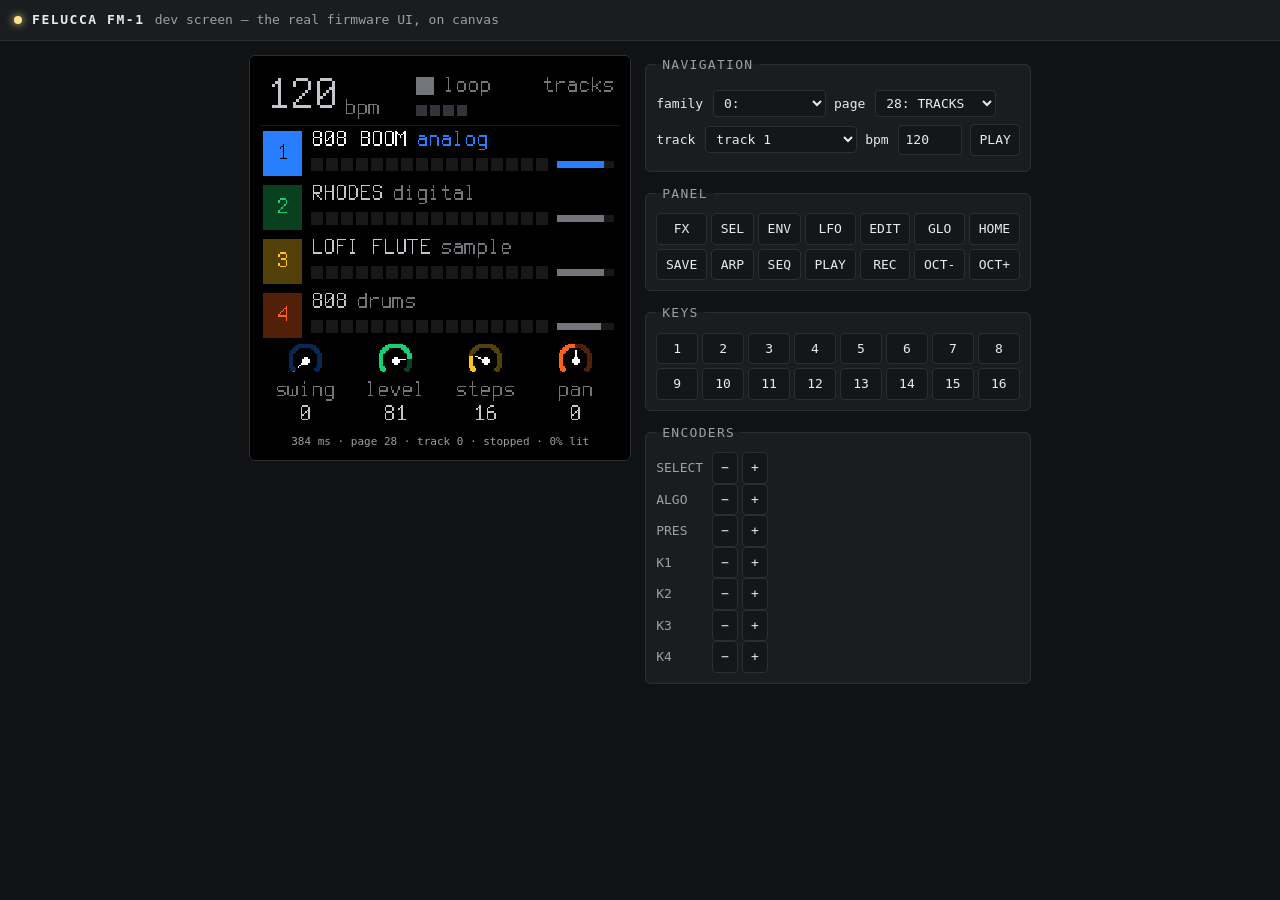
==== web/devscreen.html @ b0578b45 "editor: a dev-screen window that runs the real firmware UI — gfx.c, ui.c, ui_draw.c, ui_studio.c, ui" ====
<!doctype html>
<html lang="en">
<head>
<meta charset="utf-8">
<meta name="viewport" content="width=device-width, initial-scale=1">
<title>FM-1 · DEV SCREEN</title>
<style>
  :root { --bg:#101213; --panel:#1a1d1f; --panel-2:#141719; --ink:#e8eaed; --ink-2:#9aa0a6; --line:#2b2f33;
          --accent:#ffe18a; --blue:#5a9cff; }
  * { box-sizing:border-box; }
  body { margin:0; background:var(--bg); color:var(--ink); font:13px/1.5 ui-monospace, Menlo, monospace;
         display:flex; flex-direction:column; min-height:100vh; }
  header { display:flex; align-items:center; gap:10px; padding:10px 14px; background:var(--panel);
           border-bottom:1px solid var(--line); }
  header b { letter-spacing:.12em; }
  header .sub { color:var(--ink-2); }
  header .dot { width:8px; height:8px; border-radius:50%; background:var(--accent); box-shadow:0 0 8px var(--accent); }
  main { flex:1; display:flex; gap:14px; padding:14px; flex-wrap:wrap; align-items:flex-start; justify-content:center; }
  .screenbox { background:#000; border:1px solid var(--line); border-radius:6px; padding:10px; }
  canvas#scr { width:360px; height:360px; image-rendering:pixelated; display:block; }
  .cap { margin-top:8px; color:var(--ink-2); font-size:11px; text-align:center; }
  fieldset { border:1px solid var(--line); border-radius:6px; margin:0; padding:10px; background:var(--panel);
             min-width:250px; }
  legend { color:var(--ink-2); padding:0 6px; letter-spacing:.1em; }
  select, input[type=number] { background:var(--panel-2); color:var(--ink); border:1px solid var(--line);
    border-radius:4px; padding:4px 6px; font:inherit; margin:2px; }
  .row { display:flex; flex-wrap:wrap; gap:6px; margin:4px 0; align-items:center; }
  button { background:var(--panel-2); color:var(--ink); border:1px solid var(--line); border-radius:4px;
    padding:5px 8px; font:inherit; cursor:pointer; }
  button:hover { border-color:var(--ink-2); }
  button.on { background:var(--accent); color:#000; border-color:var(--accent); }
  button.key { min-width:34px; }
  .btn-grid { display:grid; grid-template-columns:repeat(7, auto); gap:4px; }
  .enc { display:flex; align-items:center; gap:4px; }
  .enc b { min-width:52px; color:var(--ink-2); font-weight:400; }
  .enc button { min-width:22px; }
  #err { color:#ff8a8a; }
  .mono { color:var(--ink-2); font-size:11px; margin-top:8px; }
</style>
</head>
<body>
<header>
  <span class="dot"></span><b>FELUCCA FM-1</b><span class="sub">dev screen — the real firmware UI, on canvas</span>
  <span id="err"></span>
</header>
<main>
  <div class="screenbox">
    <canvas id="scr" width="240" height="240"></canvas>
    <div class="cap" id="cap">loading…</div>
  </div>
  <div style="display:flex; flex-direction:column; gap:12px;">
    <fieldset>
      <legend>NAVIGATION</legend>
      <div class="row"><label>family <select id="fam"></select></label>
           <label>page <select id="pg"></select></label></div>
      <div class="row"><label>track <select id="trk"></select></label>
           <label>bpm <input id="bpm" type="number" min="40" max="220" value="120" style="width:64px"></label>
           <button id="play">PLAY</button></div>
    </fieldset>
    <fieldset>
      <legend>PANEL</legend>
      <div class="btn-grid" id="btns"></div>
    </fieldset>
    <fieldset>
      <legend>KEYS</legend>
      <div class="btn-grid" id="keys" style="grid-template-columns:repeat(8, auto)"></div>
    </fieldset>
    <fieldset>
      <legend>ENCODERS</legend>
      <div id="encs"></div>
    </fieldset>
  </div>
</main>
<script type="module">
  import createDevScreen from "./devscreen.core.mjs";

  const NAME = "C: FM-1 · DEV SCREEN",
        canvas = document.getElementById("scr"),
        ctx = canvas.getContext("2d"),
        PANEL = ["FX", "SEL", "ENV", "LFO", "EDIT", "GLO", "HOME", "SAVE",
                 "ARP", "SEQ", "PLAY", "REC", "OCT-", "OCT+"],
        ENCS = ["SELECT", "ALGO", "PRES", "K1", "K2", "K3", "K4"];

  document.title = NAME;
  let M = null, famSel, pgSel, trkSel, nonblack = 0;

  function title(p) { return M.UTF8ToString(M._ds_page_title(p)); }

  function refresh() {
    if (!M) return;
    document.getElementById("cap").textContent =
      `${M._ds_ms()} ms · page ${M._ds_cur_page()} · track ${M._ds_selected_track()} · ` +
      (M._ds_playing() ? "PLAYING" : "stopped") + ` · ${nonblack}% lit`;
  }

  let frames = 0, lastSample = 0;

  function paint() {
    const base = M._ds_screen() >> 1, u16 = M.HEAPU16, img = new ImageData(240, 240);
    const d = img.data, px = u16;
    let lit = 0;
    for (let i = 0, j = 0; i < 240 * 240; i++, j += 4) {
      let v = px[base + i];
      v = ((v >> 8) & 0xff) | ((v & 0xff) << 8);
      d[j]     = (v >> 11) * 255 / 31 | 0;
      d[j + 1] = ((v >> 5) & 63) * 255 / 63 | 0;
      d[j + 2] = (v & 31) * 255 / 31 | 0;
      d[j + 3] = 255;
      lit += v !== 0;
    }
    ctx.putImageData(img, 0, 0);
    frames++;
    if (frames - lastSample >= 30) { lastSample = frames; nonblack = Math.round(lit * 100 / 57600); }
  }

  function rebuildPages() {
    famSel = document.getElementById("fam"); pgSel = document.getElementById("pg");
    famSel.textContent = "";
    for (let f = 0; f < M._ds_family_count(); f++) {
      const o = document.createElement("option");
      o.value = f; o.textContent = `${f}: ${M.UTF8ToString(M._ds_family_title(f))}`;
      famSel.appendChild(o);
    }
    famSel.addEventListener("change", () => M._ds_open_family(+famSel.value));
    pgSel.addEventListener("change", () => M._ds_set_page(+pgSel.value));
    syncPages();
  }
  function syncPages() {
    pgSel.textContent = "";
    for (let p = 0; p < M._ds_page_count(); p++) {
      const o = document.createElement("option");
      o.value = p; o.textContent = `${p}: ${title(p)}`;
      pgSel.appendChild(o);
    }
    pgSel.value = "" + M._ds_cur_page();
  }
  function rebuildTracks() {
    trkSel = document.getElementById("trk");
    for (let t = 0; t < 4; t++) {
      const o = document.createElement("option");
      o.value = t; o.textContent = `track ${t + 1}${t === 3 ? " (drums)" : ""}`;
      trkSel.appendChild(o);
    }
    trkSel.addEventListener("change", () => M._ds_select_track(+trkSel.value));
  }
  function buildPanel() {
    const box = document.getElementById("btns");
    PANEL.forEach((n, i) => {
      const b = document.createElement("button");
      b.textContent = n;
      b.addEventListener("pointerdown", (e) => { e.preventDefault(); M._ds_press(i); b.classList.add("on"); });
      b.addEventListener("pointerup", (e) => { e.preventDefault(); M._ds_release(i); b.classList.remove("on"); });
      box.appendChild(b);
    });
  }
  function buildKeys() {
    const box = document.getElementById("keys");
    for (let i = 0; i < 16; i++) {
      const b = document.createElement("button");
      b.className = "key"; b.textContent = "" + (i + 1);
      b.addEventListener("pointerdown", (e) => { e.preventDefault(); M._ds_key(i, 1); b.classList.add("on"); });
      b.addEventListener("pointerup", (e) => { e.preventDefault(); M._ds_key(i, 0); b.classList.remove("on"); });
      box.appendChild(b);
    }
  }
  function buildEncs() {
    const box = document.getElementById("encs");
    ENCS.forEach((n, i) => {
      const row = document.createElement("div");
      row.className = "enc";
      const lab = document.createElement("b"); lab.textContent = n;
      const dn = document.createElement("button"); dn.textContent = "−";
      const up = document.createElement("button"); up.textContent = "+";
      dn.addEventListener("pointerdown", () => M._ds_turn(i, -1));
      up.addEventListener("pointerdown", () => M._ds_turn(i, 1));
      row.append(lab, dn, up); box.appendChild(row);
    });
  }
  function wireMix() {
    document.getElementById("play").addEventListener("click", (e) => {
      const on = !M._ds_playing();
      M._ds_play(on ? 1 : 0);
      e.target.textContent = on ? "STOP" : "PLAY";
      e.target.classList.toggle("on", on);
    });
    document.getElementById("bpm").addEventListener("change", (e) => M._ds_set_bpm(+e.target.value));
  }

  try {
    M = await createDevScreen();
    M._ds_init();
    document.getElementById("cap").textContent =
      `ready · ${M._ds_width()}x${M._ds_height()} · page ${M._ds_cur_page()} · ${M._ds_page_count()} pages`;
    rebuildPages(); rebuildTracks(); buildPanel(); buildKeys(); buildEncs(); wireMix();
    const $play = document.getElementById("play");
    let last = performance.now();
    const loop = () => {
      if (!M) return;
      const t = performance.now();
      if (t - last >= 33) { last = t; M._ds_frame(); paint(); refresh(); }
    };
    setInterval(loop, 33);                          /* a timer, not rAF: virtual time drives it, no vblank race */
    document.getElementById("err").textContent = "";
  } catch (e) {
    const err = document.getElementById("err");
    err.textContent = "dev screen failed to start: " + e.message;
    console.error(e);
  }
</script>
</body>
</html>
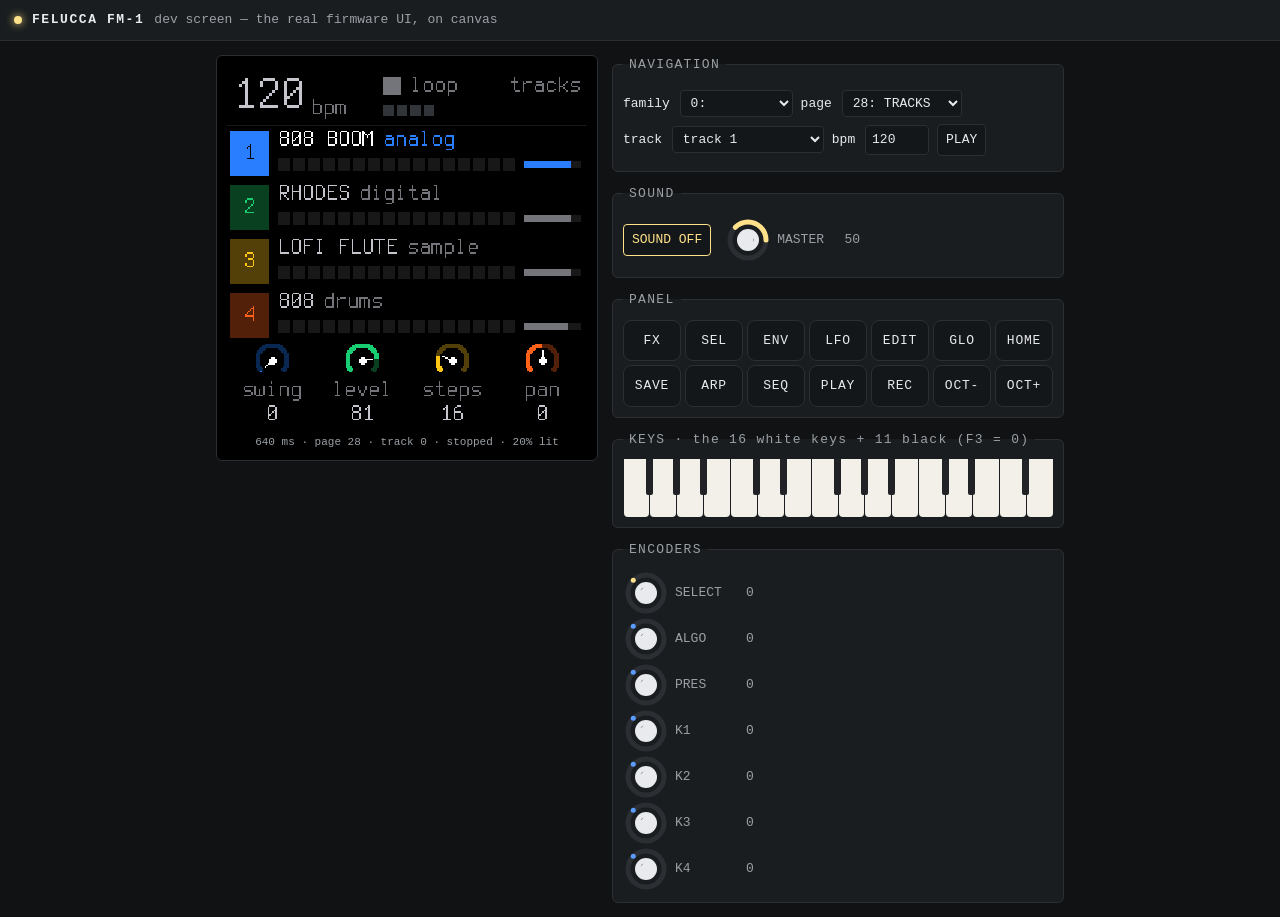
==== commit 021c98e9: "dev screen: the hardware — drag-to-turn rotary knobs for the seven encoders (SELECT gold, the rest b" ====
--- a/web/devscreen.html
+++ b/web/devscreen.html
@@ -29,13 +29,27 @@
     padding:5px 8px; font:inherit; cursor:pointer; }
   button:hover { border-color:var(--ink-2); }
   button.on { background:var(--accent); color:#000; border-color:var(--accent); }
-  button.key { min-width:34px; }
+  button.pad { background:#141719; min-width:58px; padding:10px 6px; border-radius:8px; letter-spacing:.06em; }
+  button.pad.on { background:var(--accent); color:#000; }
+  button#sound.pri { border-color:var(--accent); color:var(--accent); margin-right:8px; }
+  button#sound.on { background:var(--accent); color:#000; }
   .btn-grid { display:grid; grid-template-columns:repeat(7, auto); gap:4px; }
-  .enc { display:flex; align-items:center; gap:4px; }
+  .enc { display:flex; align-items:center; gap:6px; }
+  .enc canvas { width:46px; height:46px; }
   .enc b { min-width:52px; color:var(--ink-2); font-weight:400; }
+  .enc .v { width:34px; text-align:center; color:var(--ink-2); }
   .enc button { min-width:22px; }
+  .feat { display:flex; gap:4px; flex-wrap:wrap; }
+  .feat i { font-style:normal; font-size:10px; color:var(--ink-2); margin-left:6px; }
   #err { color:#ff8a8a; }
   .mono { color:var(--ink-2); font-size:11px; margin-top:8px; }
+  /* keybed */
+  .bed { display:flex; position:relative; height:58px; }
+  .bed .wk { flex:1; background:#f2f0e8; border-radius:0 0 4px 4px; margin:0 0.5px; position:relative;
+            transition:background .05s; z-index:1; }
+  .bed .wk.on { background:var(--accent); }
+  .bed .bk { position:absolute; width:7px; height:36px; background:#202225; border-radius:0 0 2px 2px; z-index:2; }
+  .bed .bk.on { background:var(--blue); }
 </style>
 </head>
 <body>
@@ -58,12 +72,19 @@
            <button id="play">PLAY</button></div>
     </fieldset>
     <fieldset>
+      <legend>SOUND</legend>
+      <div class="row">
+        <button id="sound" class="pri">SOUND OFF</button>
+        <div class="enc"><canvas id="volc" width="46" height="46"></canvas><b>MASTER</b><span class="v" id="volv">50</span></div>
+      </div>
+    </fieldset>
+    <fieldset>
       <legend>PANEL</legend>
       <div class="btn-grid" id="btns"></div>
     </fieldset>
     <fieldset>
-      <legend>KEYS</legend>
-      <div class="btn-grid" id="keys" style="grid-template-columns:repeat(8, auto)"></div>
+      <legend>KEYS · the 16 white keys + 11 black (F3 = 0)</legend>
+      <div class="bed" id="bed"></div>
     </fieldset>
     <fieldset>
       <legend>ENCODERS</legend>
@@ -147,34 +168,112 @@
     const box = document.getElementById("btns");
     PANEL.forEach((n, i) => {
       const b = document.createElement("button");
-      b.textContent = n;
-      b.addEventListener("pointerdown", (e) => { e.preventDefault(); M._ds_press(i); b.classList.add("on"); });
-      b.addEventListener("pointerup", (e) => { e.preventDefault(); M._ds_release(i); b.classList.remove("on"); });
+      b.className = "pad"; b.textContent = n;
+      b.addEventListener("pointerdown", (e) => { e.preventDefault(); e.target.setPointerCapture(e.pointerId); M._ds_press(i); b.classList.add("on"); });
+      b.addEventListener("pointerup",   (e) => { e.preventDefault(); M._ds_release(i); b.classList.remove("on"); });
+      b.addEventListener("pointercancel", () => { M._ds_release(i); b.classList.remove("on"); });
       box.appendChild(b);
     });
   }
+  const WK_OF = (w) => Math.floor(w / 7) * 12 + [0, 2, 4, 6, 7, 9, 11][w % 7],  /* white key w -> firmware key index (F3 = 0) */
+        BED_BLACK = [0, 1, 2, 4, 5, 7, 8, 9, 11, 12, 14];                      /* black keys, after white w */
   function buildKeys() {
-    const box = document.getElementById("keys");
-    for (let i = 0; i < 16; i++) {
-      const b = document.createElement("button");
-      b.className = "key"; b.textContent = "" + (i + 1);
-      b.addEventListener("pointerdown", (e) => { e.preventDefault(); M._ds_key(i, 1); b.classList.add("on"); });
-      b.addEventListener("pointerup", (e) => { e.preventDefault(); M._ds_key(i, 0); b.classList.remove("on"); });
-      box.appendChild(b);
-    }
+    const bed = document.getElementById("bed");
+    const hit = (el, d) => { const k = +el.dataset.k; if (k >= 0) { M._ds_key(k, d); el.classList.toggle("on", !!d); } };
+    for (let w = 0; w < 16; w++) {
+      const wk = document.createElement("div");
+      wk.className = "wk"; wk.dataset.k = WK_OF(w);
+      wk.addEventListener("pointerdown", (e) => { e.preventDefault(); hit(wk, 1); });
+      wk.addEventListener("pointerup",   (e) => { e.preventDefault(); hit(wk, 0); });
+      wk.addEventListener("pointercancel", () => hit(wk, 0));
+      bed.appendChild(wk);
+    }
+    for (const w of BED_BLACK) {
+      const bk = document.createElement("div");
+      bk.className = "bk"; bk.dataset.k = WK_OF(w) + 1;
+      bk.style.left = `calc(${(w + 1) * 6.25}% - 4px)`;
+      bk.addEventListener("pointerdown", (e) => { e.preventDefault(); hit(bk, 1); });
+      bk.addEventListener("pointerup",   (e) => { e.preventDefault(); hit(bk, 0); });
+      bk.addEventListener("pointercancel", () => hit(bk, 0));
+      bed.appendChild(bk);
+    }
+  }
+  const KNOB_TURN = 4;                              /* one encoder detent per 4 px of drag */
+  function paintKnob(c, a01, gold) {
+    const g = c.getContext("2d"); g.clearRect(0, 0, 46, 46); g.lineCap = "round";
+    g.strokeStyle = "#2b2f33"; g.lineWidth = 5;
+    g.beginPath(); g.arc(23, 23, 18, 0, Math.PI * 2); g.stroke();
+    const a0 = -Math.PI * 0.75, a = a0 + a01 * Math.PI * 1.5;
+    g.strokeStyle = gold ? "#ffe18a" : "#5a9cff";
+    g.beginPath(); g.arc(23, 23, 18, a0, a); g.stroke();
+    g.fillStyle = "#e8eaed"; g.beginPath(); g.arc(23, 23, 11, 0, Math.PI * 2); g.fill();
+    g.fillStyle = "#101213"; g.beginPath(); g.arc(23, 23, 6, a - Math.PI / 9, a + Math.PI / 9); g.fill();
+  }
+  function dragKnob(c, set) {
+    let drag = null;
+    c.addEventListener("pointerdown", (e) => { drag = e.clientY; c.setPointerCapture(e.pointerId); });
+    c.addEventListener("pointermove", (e) => {
+      if (drag == null) return;
+      const nTurn = Math.trunc((drag - e.clientY) / KNOB_TURN);
+      if (nTurn === 0) return;
+      drag = e.clientY; set(nTurn);
+    });
+    const lift = () => { drag = null; };
+    c.addEventListener("pointerup", lift); c.addEventListener("pointercancel", lift);
   }
   function buildEncs() {
-    const box = document.getElementById("encs");
+    const box = document.getElementById("encs"), ang = [0, 0, 0, 0, 0, 0, 0];
     ENCS.forEach((n, i) => {
-      const row = document.createElement("div");
-      row.className = "enc";
+      const row = document.createElement("div"); row.className = "enc";
+      const c = document.createElement("canvas"); c.width = c.height = 46;
       const lab = document.createElement("b"); lab.textContent = n;
-      const dn = document.createElement("button"); dn.textContent = "−";
-      const up = document.createElement("button"); up.textContent = "+";
-      dn.addEventListener("pointerdown", () => M._ds_turn(i, -1));
-      up.addEventListener("pointerdown", () => M._ds_turn(i, 1));
-      row.append(lab, dn, up); box.appendChild(row);
-    });
+      const v = document.createElement("span"); v.className = "v"; v.textContent = "0";
+      row.append(c, lab, v); box.appendChild(row);
+      dragKnob(c, (d) => {
+        ang[i] += d; M._ds_turn(i, d); v.textContent = String(ang[i]);
+        paintKnob(c, ((ang[i] % 90) + 90) % 90 / 90, i === 0);
+      });
+      paintKnob(c, 0, i === 0);
+    });
+  }
+  /* the mix, real time: the audio ISR (ds_audio) drives the device, so the JS loop stops calling
+     ds_frame while the sound is on — what you see and what you hear stay in one clock. */
+  let ac = null, soundOn = false;
+  function startSound() {
+    if (ac) { ac.resume(); return; }
+    ac = new (window.AudioContext || window.webkitAudioContext)();
+    const src = ac.createScriptProcessor(2048, 0, 2);
+    const out = new Float32Array(M.HEAPU8.buffer, M._ds_out(), 2 * 2048);
+    src.onaudioprocess = (e) => {
+      M._ds_audio(2048);
+      const L = e.outputBuffer.getChannelData(0), R = e.outputBuffer.getChannelData(1);
+      for (let i = 0, j = 0; i < 2048; i++, j += 2) { L[i] = out[j]; R[i] = out[j + 1]; }
+    };
+    src.connect(ac.destination);
+    M._ds_audio_enable(1); soundOn = true;
+    paintVol();
+  }
+  function stopSound() { if (ac && ac.state === "running") ac.suspend(); }
+  function paintVol() {
+    const c = document.getElementById("volc");
+    document.getElementById("volv").textContent = String(vol);
+    paintKnob(c, vol / 100, true);
+  }
+  let vol = 50;
+  function buildSound() {
+    const snd = document.getElementById("sound"), c = document.getElementById("volc");
+    c.width = c.height = 46;
+    M._ds_master(Math.round(vol * 40.96));
+    dragKnob(c, (d) => {
+      vol = Math.max(0, Math.min(100, vol + d));
+      M._ds_master(Math.round(vol * 40.96));
+      paintVol();
+    });
+    snd.addEventListener("click", () => {
+      if (!soundOn) { startSound(); snd.textContent = "SOUND ON"; snd.classList.add("on"); }
+      else { stopSound(); snd.classList.remove("on"); snd.textContent = ac.state === "suspended" ? "SOUND OFF" : "SOUND ON"; }
+    });
+    paintVol();
   }
   function wireMix() {
     document.getElementById("play").addEventListener("click", (e) => {
@@ -191,13 +290,13 @@
     M._ds_init();
     document.getElementById("cap").textContent =
       `ready · ${M._ds_width()}x${M._ds_height()} · page ${M._ds_cur_page()} · ${M._ds_page_count()} pages`;
-    rebuildPages(); rebuildTracks(); buildPanel(); buildKeys(); buildEncs(); wireMix();
+    rebuildPages(); rebuildTracks(); buildPanel(); buildKeys(); buildEncs(); buildSound(); wireMix();
     const $play = document.getElementById("play");
     let last = performance.now();
     const loop = () => {
       if (!M) return;
       const t = performance.now();
-      if (t - last >= 33) { last = t; M._ds_frame(); paint(); refresh(); }
+      if (t - last >= 33) { last = t; if (!soundOn) M._ds_frame(); paint(); refresh(); }
     };
     setInterval(loop, 33);                          /* a timer, not rAF: virtual time drives it, no vblank race */
     document.getElementById("err").textContent = "";
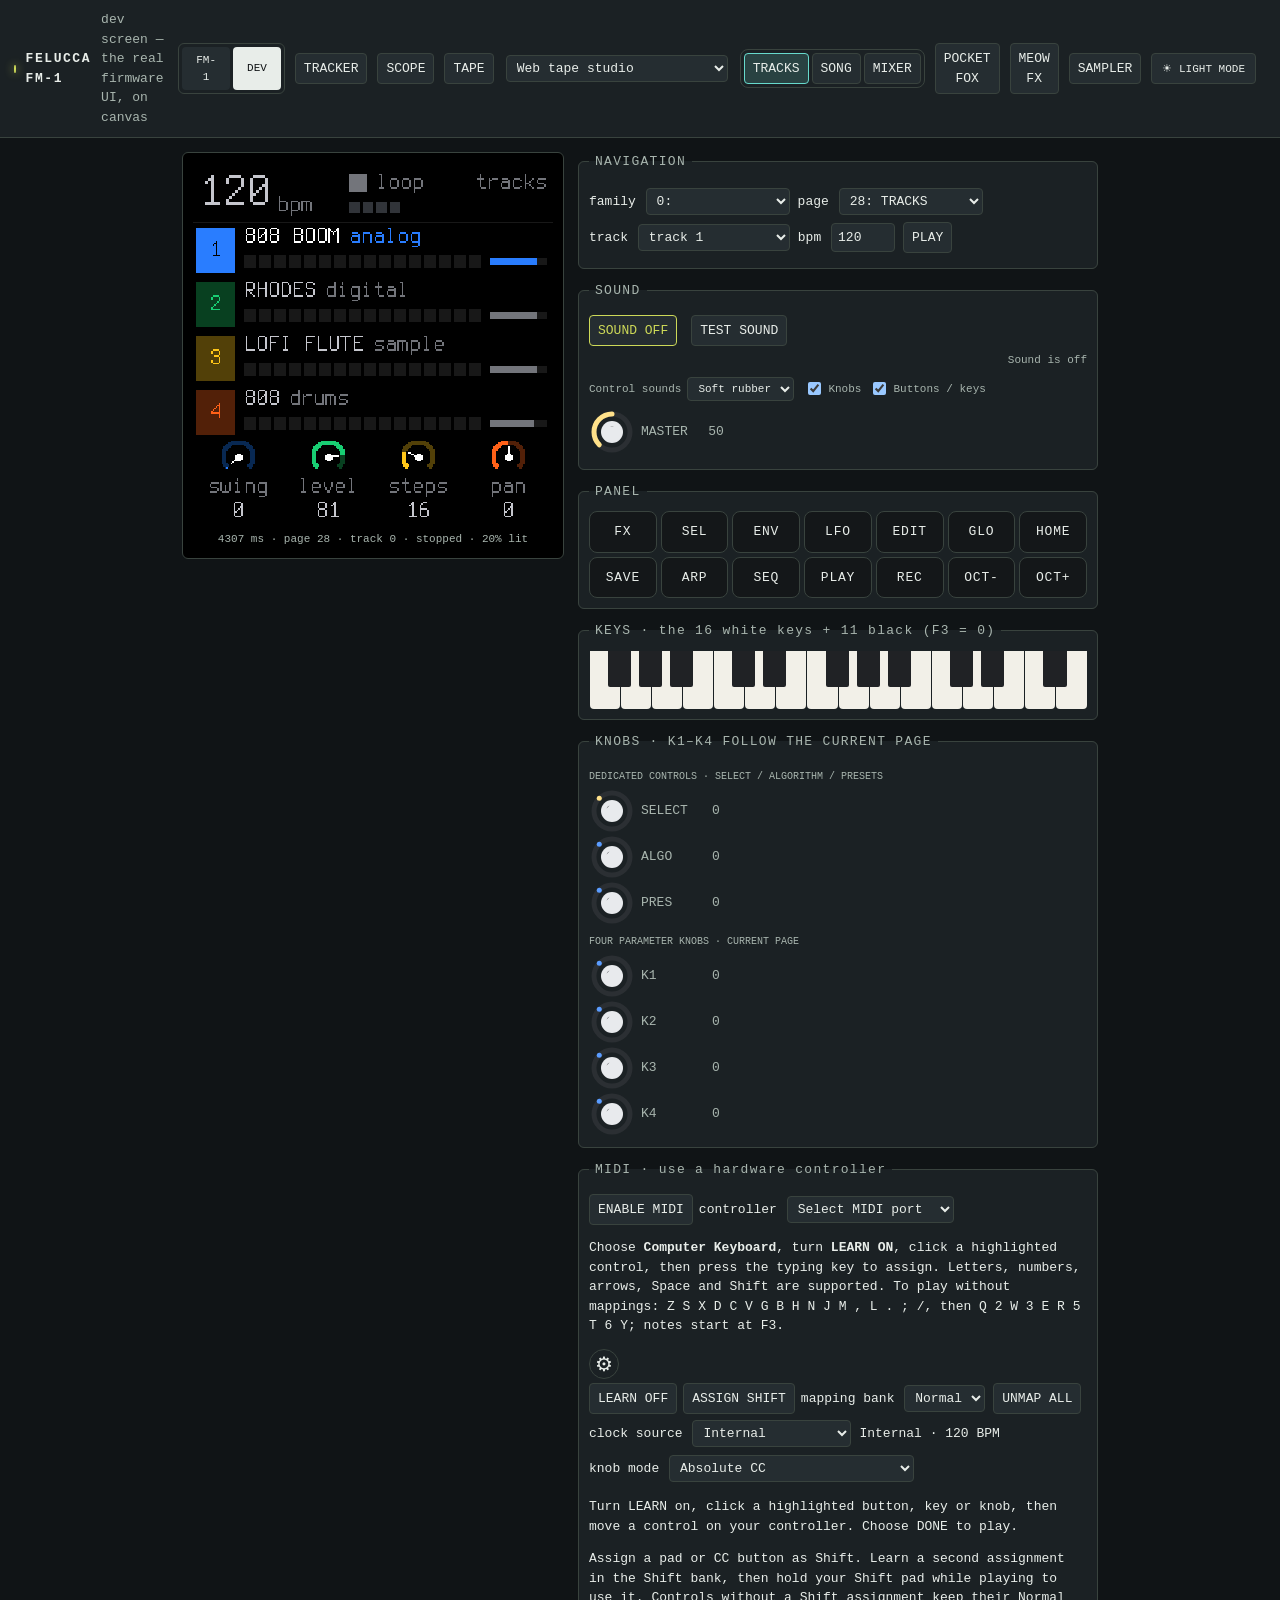
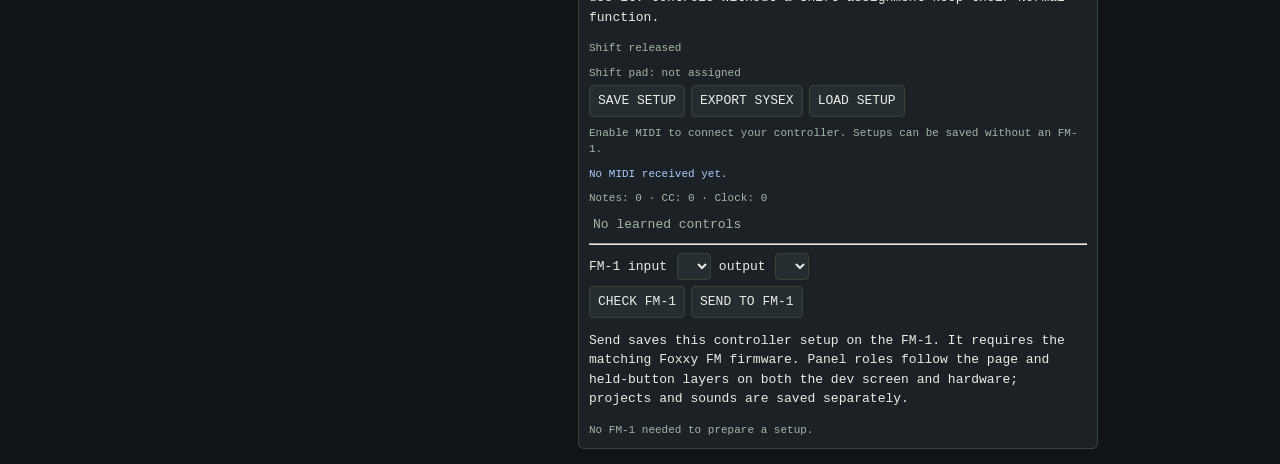
==== commit c4d32167: "WIP: the morning's work — foxxy rename, new UI surfaces, dev-screen modules A safety commit of in-pr" ====
--- a/web/devscreen.html
+++ b/web/devscreen.html
@@ -4,6 +4,31 @@
 <meta charset="utf-8">
 <meta name="viewport" content="width=device-width, initial-scale=1">
 <title>FM-1 · DEV SCREEN</title>
+<script>
+  (() => {
+    const root = document.documentElement, storage = 'foxxy-app-appearance-v1';
+    let mode = 'dark';
+    try { const saved = localStorage.getItem(storage) ?? localStorage.getItem('sloop-app-appearance-v1'); if (saved === 'light' || saved === 'dark') mode = saved; } catch {}
+    const apply = () => {
+      root.dataset.appearance = mode;
+      const toggle = document.getElementById('appearance-toggle');
+      if (toggle) {
+        toggle.textContent = mode === 'dark' ? '☀ LIGHT MODE' : '☾ DARK MODE';
+        toggle.setAttribute('aria-pressed', String(mode === 'dark'));
+        toggle.setAttribute('aria-label', `Dark mode ${mode === 'dark' ? 'on' : 'off'}; switch to ${mode === 'dark' ? 'light' : 'dark'} mode`);
+      }
+    };
+    apply();
+    document.addEventListener('DOMContentLoaded', () => {
+      apply();
+      document.getElementById('appearance-toggle').addEventListener('click', () => {
+        mode = mode === 'dark' ? 'light' : 'dark'; apply();
+        try { localStorage.setItem(storage, mode); } catch {}
+        window.dispatchEvent(new Event('fm1viewchange'));
+      });
+    });
+  })();
+</script>
 <style>
   :root { --bg:#101213; --panel:#1a1d1f; --panel-2:#141719; --ink:#e8eaed; --ink-2:#9aa0a6; --line:#2b2f33;
           --accent:#ffe18a; --blue:#5a9cff; }
@@ -16,6 +41,9 @@
   header .sub { color:var(--ink-2); }
   header .dot { width:8px; height:8px; border-radius:50%; background:var(--accent); box-shadow:0 0 8px var(--accent); }
   main { flex:1; display:flex; gap:14px; padding:14px; flex-wrap:wrap; align-items:flex-start; justify-content:center; }
+  .controls { display:flex; flex-direction:column; gap:12px; width:520px; max-width:100%; min-width:0; }
+  .controls fieldset { min-width:0; }
+  @media (max-width:560px) { .btn-grid { grid-template-columns:repeat(4,minmax(0,1fr)); } }
   .screenbox { background:#000; border:1px solid var(--line); border-radius:6px; padding:10px; }
   canvas#scr { width:360px; height:360px; image-rendering:pixelated; display:block; }
   .cap { margin-top:8px; color:var(--ink-2); font-size:11px; text-align:center; }
@@ -50,32 +78,99 @@
   .bed .wk.on { background:var(--accent); }
   .bed .bk { position:absolute; width:7px; height:36px; background:#202225; border-radius:0 0 2px 2px; z-index:2; }
   .bed .bk.on { background:var(--blue); }
+  /* Learn overlay keeps the real controls clickable above the dimmed page. */
+  #mlearn-overlay { display:contents; }
+  #mlearn-overlay::before { content:''; position:fixed; inset:0; z-index:50; background:#050913b8; pointer-events:none; }
+  #mlearn-overlay[hidden] { display:none; }
+  .learn-toolbar { position:fixed; z-index:1000; top:12px; left:50%; transform:translateX(-50%); width:min(880px,calc(100% - 32px)); box-sizing:border-box; padding:12px 16px; border:1px solid #a3baff; border-radius:12px; background:#192443; box-shadow:0 4px 14px #0005,0 1px 3px #0003; pointer-events:auto; }
+  .learn-toolbar .row { justify-content:space-between; }
+  .learn-toolbar strong { color:#cfdbff; letter-spacing:.08em; }
+  #mlprompt { color:white; font-size:14px; }
+  .midi-learning main { padding-top:140px; }
+  .midi-learning [data-midi-target] { position:relative; z-index:52; outline:2px dashed #9ab7ff; outline-offset:2px; cursor:pointer; }
+  .midi-learning [data-midi-target].learn-selected { outline:3px solid #ffe18a; box-shadow:0 0 16px #ffe18a80; }
+  .midi-learning [data-midi-target].learn-mapped { background-color:#294e75; }
+  .midi-layer-labels { display:none; }
+  .midi-learning .midi-layer-labels { display:flex; flex-direction:column; gap:2px; position:absolute; bottom:1px; left:1px; right:1px; pointer-events:none; z-index:3; font:9px/1.25 ui-monospace,monospace; text-align:left; white-space:normal; }
+  .midi-layer-labels > span { padding:2px 3px; border-radius:3px; overflow-wrap:anywhere; border:1px solid; }
+  .midi-layer-normal { background:#123957; color:#b9e3ff; border-color:#64bfff; }
+  .midi-layer-shift { background:#422450; color:#efc9ff; border-color:#d794fa; }
+  .midi-layer-legend { display:flex; flex-wrap:wrap; gap:12px; font:11px ui-monospace,monospace; margin:8px 0; }
+  .midi-layer-legend span { border-radius:4px; border:1px solid; padding:4px 7px; }
+  .midi-layer-editing { background:#483a12; color:#ffe18a; border-color:#ffe18a; }
+  .fm1-view.midi-learning .fm1-device button.pad { height:80px; padding-bottom:52px; }
+  .midi-learning .bed .wk { background:#34496b; }
+  .midi-learning .bed .bk { background:#172746; position:absolute; }
+  .midi-learning [data-midi-label=""]::after { display:none; }
+  .midi-learning .enc[data-midi-target] { border-radius:8px; background:#1b2c44; }
+  #mlsignal, #mlactivity { color:#aacbff; }
+  /* MIDI learn */
+  .armed { outline:2px solid var(--accent); outline-offset:1px; }
+  .armed-flash { outline:2px solid var(--blue); outline-offset:1px; }
+  .midi-list { max-height:168px; overflow:auto; margin-top:6px; }
+  .midi-list .b { display:flex; align-items:center; gap:6px; padding:2px 4px; border-bottom:1px solid var(--line); }
+  .midi-list .b span { flex:1; color:var(--ink-2); }
+  .midi-list .b button { padding:1px 6px; }
+  .midi-list .none { color:var(--ink-2); padding:2px 4px; }
 </style>
+<link rel="stylesheet" href="./fm1-view.css?v=tempo-tracks-44">
 </head>
 <body>
 <header>
   <span class="dot"></span><b>FELUCCA FM-1</b><span class="sub">dev screen — the real firmware UI, on canvas</span>
+  <nav class="view-switch" aria-label="Tool view"><button id="view-fm1" aria-pressed="false">FM-1</button><button id="view-dev" aria-pressed="true">DEV</button></nav>
+  <button id="open-scope" type="button" aria-pressed="false">SCOPE</button>
+  <button id="open-tape" type="button" aria-pressed="false">TAPE</button>
+  <select id="tape-view" aria-label="Tape mode"><option value="1">Web tape studio</option><option value="0">Firmware controls · 15 s</option></select>
+  <nav id="workflow-nav" aria-label="Tracks, song and mixer"><button id="open-tracks" type="button" aria-pressed="false">TRACKS</button><button id="open-song" type="button" aria-pressed="false">SONG</button><button id="open-mixer" type="button" aria-pressed="false">MIXER</button></nav><button id="expand-mixer" type="button" hidden>EXPAND MIXER</button>
+  <button id="open-fox" type="button">POCKET FOX</button>
+  <button id="play-meow" type="button">MEOW FX</button>
+  <button id="open-sampler" type="button">SAMPLER</button>
+  <button id="appearance-toggle" type="button" aria-pressed="true">☀ LIGHT MODE</button>
   <span id="err"></span>
 </header>
+<div id="mlearn-overlay" hidden>
+  <div class="learn-toolbar" role="region" aria-label="MIDI learn">
+    <div class="row"><strong>MIDI LEARN</strong><label>knob mode <select id="mlmode"><option value="0">Absolute CC</option><option value="1">Relative ±</option><option value="2">Relative 64</option></select></label><button id="mlremove">UNMAP TARGET</button><button id="mldone">DONE</button></div>
+    <div class="row"><label>mapping bank <select id="mlbank"><option value="0">Normal</option><option value="1">Shift</option></select></label><button id="mlshift">ASSIGN SHIFT</button><button id="mlclear">UNMAP ALL</button></div>
+    <div class="midi-layer-legend" aria-label="Mapping color legend"><span class="midi-layer-normal">Blue · Normal assignments</span><span class="midi-layer-shift">Purple · Shift assignments</span><span class="midi-layer-editing">Amber outline · Control being assigned</span></div>
+    <div id="mlshiftassignment" class="mono">Shift pad: not assigned</div>
+    <details><summary id="mlbanksummary">Normal mappings (0)</summary><div id="mlbanklist" style="max-height:120px;overflow:auto;font:11px/1.6 ui-monospace,monospace"></div></details>
+    <div id="mlprompt" role="status">Click a highlighted control, then press a pad or turn a knob.</div>
+    <div id="mlsignal" class="mono">No MIDI received yet.</div><div id="mlsignalcounts" class="mono"></div>
+  </div>
+</div>
 <main>
+  <section id="scope-controls" hidden aria-label="Oscilloscope controls">
+    <strong>OSCILLOSCOPE</strong>
+    <label>K1 · Time/div <select data-scope="0"><option value="0">100 µs</option><option value="1">200 µs</option><option value="2">500 µs</option><option value="3">1 ms</option><option value="4">2 ms</option></select></label>
+    <label>K2 · Gain/div <select data-scope="1"><option value="0">100% FS</option><option value="1">50% FS</option><option value="2">25% FS</option><option value="3">12.5% FS</option><option value="4">6.25% FS</option><option value="5">3.125% FS</option></select></label>
+    <label>K3 · Trigger <input data-scope="2" type="range" min="-90" max="90" value="0"><span id="scope-level">0%</span></label>
+    <label>K4 · Mode <select data-scope="3"><option value="0">Auto</option><option value="1">Normal</option><option value="2">Single</option><option value="3">Hold</option></select></label>
+    <button id="scope-rearm" type="button">ARM SINGLE</button><button id="scope-close" type="button">CLOSE</button>
+    <span class="scope-help">Blue: left · Amber: right · Rising-edge trigger on left · Signal before master volume · FS = full scale</span>
+  </section>
   <div class="screenbox">
     <canvas id="scr" width="240" height="240"></canvas>
     <div class="cap" id="cap">loading…</div>
   </div>
-  <div style="display:flex; flex-direction:column; gap:12px;">
+  <div class="controls">
     <fieldset>
       <legend>NAVIGATION</legend>
       <div class="row"><label>family <select id="fam"></select></label>
            <label>page <select id="pg"></select></label></div>
       <div class="row"><label>track <select id="trk"></select></label>
-           <label>bpm <input id="bpm" type="number" min="40" max="220" value="120" style="width:64px"></label>
+           <label>bpm <input id="bpm" type="number" min="40" max="240" value="120" style="width:64px"></label>
            <button id="play">PLAY</button></div>
     </fieldset>
     <fieldset>
       <legend>SOUND</legend>
       <div class="row">
         <button id="sound" class="pri">SOUND OFF</button>
-        <div class="enc"><canvas id="volc" width="46" height="46"></canvas><b>MASTER</b><span class="v" id="volv">50</span></div>
+        <button id="sound-test" type="button">TEST SOUND</button>
+        <span id="audio-status" role="status">Sound is off</span>
+        <span id="control-sounds-label"><label>Control sounds <select id="control-sounds"><option value="rubber">Soft rubber</option><option value="click">Muted click</option><option value="off">Off</option></select></label><label><input id="feedback-knobs" type="checkbox" checked> Knobs</label><label><input id="feedback-keys" type="checkbox" checked> Buttons / keys</label></span>
+        <div class="enc" data-midi-target="3:0"><canvas id="volc" width="46" height="46"></canvas><b>MASTER</b><span class="v" id="volv">50</span></div>
       </div>
     </fieldset>
     <fieldset>
@@ -87,13 +182,86 @@
       <div class="bed" id="bed"></div>
     </fieldset>
     <fieldset>
-      <legend>ENCODERS</legend>
+      <legend>KNOBS · K1–K4 FOLLOW THE CURRENT PAGE</legend>
       <div id="encs"></div>
+    </fieldset>
+    <fieldset>
+      <legend>MIDI · use a hardware controller</legend>
+      <div class="row"><button id="menable">ENABLE MIDI</button><label>controller <select id="mi"></select></label></div>
+      <p>Choose <strong>Computer Keyboard</strong>, turn <strong>LEARN ON</strong>, click a highlighted control, then press the typing key to assign. Letters, numbers, arrows, Space and Shift are supported. To play without mappings: Z S X D C V G B H N J M , L . ; /, then Q 2 W 3 E R 5 T 6 Y; notes start at F3.</p>
+      <details id="key-settings" class="key-settings">
+        <summary aria-label="Edit keyboard layout" title="Edit keyboard layout">⚙</summary>
+        <div class="key-settings-panel">
+          <b>KEYBOARD LAYOUT</b>
+          <label>Layout <select id="key-layout"><option value="auto">Automatic for controller</option><option value="full">FM-1 · 27 keys</option><option value="octave">One octave · 13 keys</option><option value="custom">Custom</option></select></label>
+          <div id="key-custom" hidden><label>First visible key <select id="key-first"></select></label><label>White keys <input id="key-count" type="number" min="1" max="16" value="16"></label></div>
+          <p id="key-layout-status" role="status"></p>
+          <p>Adjusts the visible keys. Use MIDI learn to assign your controller’s notes.</p>
+          <button id="key-settings-done" type="button">DONE</button>
+        </div>
+      </details>
+      <div class="row">
+        <button id="mlearn">LEARN OFF</button>
+        <button id="mshift">ASSIGN SHIFT</button>
+        <label>mapping bank <select id="mbank"><option value="0">Normal</option><option value="1">Shift</option></select></label>
+        <button id="mclear">UNMAP ALL</button>
+        <button id="marm" hidden>ARM</button>
+        <label hidden>target <select id="mtgt"></select></label>
+      </div>
+      <div class="row"><label>clock source <select id="msync"><option value="0">Internal</option><option value="1">Controller clock</option></select></label><span id="msyncstatus" role="status">Internal clock</span></div>
+      <div class="row"><label>knob mode <select id="mmode"><option value="0">Absolute CC</option><option value="1">Relative (two’s complement)</option><option value="2">Relative (64 = neutral)</option></select></label></div>
+      <p>Turn LEARN on, click a highlighted button, key or knob, then move a control on your controller. Choose DONE to play.</p>
+      <p>Assign a pad or CC button as Shift. Learn a second assignment in the Shift bank, then hold your Shift pad while playing to use it. Controls without a Shift assignment keep their Normal function.</p>
+      <div class="mono" id="mshiftstatus" role="status">Shift released</div>
+      <div class="mono" id="mshiftassignment">Shift pad: not assigned</div>
+      <div class="row"><button id="mexport">SAVE SETUP</button><button id="msyx">EXPORT SYSEX</button><button id="mimport">LOAD SETUP</button><input id="mfile" type="file" accept=".json,.syx" hidden></div>
+      <div class="mono" id="mist" role="status">Enable MIDI to connect your controller. Setups can be saved without an FM-1.</div>
+      <div class="mono" id="mlactivity" role="status">No MIDI received yet.</div>
+      <div class="mono" id="mlcounts">Notes: 0 · CC: 0 · Clock: 0</div>
+      <details id="circuit-input-help" hidden><summary>Circuit Rhythm input check</summary><p>In Shift + Save, the second pad in the bottom row (26) enables Note Tx; the fourth (28) enables CC Tx. Both should be brightly lit. Exit Setup with Play, select track 1, then press Note. Turn the Tune macro knob and tap the lower keyboard pads. Use the eight macro knobs for learning; the Circuit Master volume is not MIDI-supported.</p></details>
+      <div class="midi-list" id="mlist"></div>
+      <hr>
+      <div class="row"><label>FM-1 input <select id="mhwinput"></select></label><label>output <select id="mhwoutput"></select></label></div>
+      <div class="row"><button id="mcheck" disabled>CHECK FM-1</button><button id="msend" disabled>SEND TO FM-1</button></div>
+      <p>Send saves this controller setup on the FM-1. It requires the matching Foxxy FM firmware. Panel roles follow the page and held-button layers on both the dev screen and hardware; projects and sounds are saved separately.</p>
+      <div class="mono" id="mhwstatus" role="status">No FM-1 needed to prepare a setup.</div>
     </fieldset>
   </div>
 </main>
+<dialog id="mixer-dialog" aria-labelledby="mixer-title">
+  <strong id="mixer-title">GLOBAL MIXER</strong>
+  <div id="mixer-tracks"></div>
+  <div class="tempo-actions"><button id="mixer-clear-solo" type="button">CLEAR SOLO</button><button id="mixer-close" type="button">CLOSE</button></div>
+</dialog>
+<dialog id="tempo-dialog">
+  <form id="tempo-form"><label for="tempo-value">Tempo (40–240 BPM)</label>
+    <input id="tempo-value" type="number" min="40" max="240" step="1" required style="width:90px;margin:12px" />
+    <button id="tempo-tap" type="button" title="Tap repeatedly to set tempo">TAP TEMPO</button>
+    <div class="tempo-metronome"><label for="tempo-metronome">Metronome mode</label> <select id="tempo-metronome"><option value="0">Off</option><option value="1">Recording only</option><option value="2">On during playback</option></select></div>
+    <div class="tempo-actions"><button type="submit">SET</button><button id="tempo-cancel" type="button">CLOSE</button></div>
+  </form>
+</dialog>
+<dialog id="tracker-dialog" aria-labelledby="tracker-title">
+  <form id="tracker-form"><strong id="tracker-title">Edit tracker cell</strong>
+    <p id="tracker-instrument"></p>
+    <div class="row"><label><span id="tracker-note-label">Note</span> <select id="tracker-note" required style="min-width:160px"></select></label><label>Velocity <input id="tracker-velocity" type="number" min="1" max="127" required value="100" style="width:70px"></label></div>
+    <div id="tracker-chord" class="row"><label>Note 2 <select data-chord="1"></select></label><label>Note 3 <select data-chord="2"></select></label><label>Note 4 <select data-chord="3"></select></label></div>
+    <fieldset id="tracker-drum-chord" hidden><legend>Hits on this step</legend><div id="tracker-drum-hits"></div></fieldset>
+    <div class="row"><label>Time <select id="tracker-time"><option value="0">Note</option><option value="1">Tie</option><option value="2">Rest / clear</option></select></label></div>
+    <p id="tracker-status" role="status"></p><div class="tempo-actions"><button type="submit">WRITE</button><button id="tracker-delete" type="button">CLEAR</button><button id="tracker-close" type="button">CLOSE</button></div>
+  </form>
+</dialog>
+<dialog id="ratchet-dialog" aria-labelledby="ratchet-title"><strong id="ratchet-title">Step retrigger</strong><p>Hits evenly spaced within this step</p><div class="ratchet-options"><button type="button" data-hits="1">1 hit</button><button type="button" data-hits="2">2 hits</button><button type="button" data-hits="3">3 · triplet</button><button type="button" data-hits="4">4 hits</button><button type="button" data-hits="6">6 hits</button></div><p id="ratchet-status" role="status"></p><button id="ratchet-close" type="button">CLOSE</button></dialog>
 <script type="module">
-  import createDevScreen from "./devscreen.core.mjs";
+  import createDevScreen from "./devscreen.core.mjs?v=tempo-tracks-44";
+  import {setupTracker, populateTrackerNotes} from "./tracker-view.js?v=tracker-chords-3";
+  import {setupViews} from "./fm1-view.js?v=tracker-entry-23";
+  import {TYPING_KEYS} from "./computer-keyboard.js";
+  import {setupMidiLearn} from "./devscreen-midi.js?v=keyboard-learn-24";
+  import {createSequencerSelection} from "./sequencer-selection.js?v=selection-2";
+  import {createAudioStudio} from "./audio-studio.js?v=tempo-tracks-44";
+  import {setupControlFeedback} from "./control-feedback.js?v=tempo-tracks-44";
+  const controlFeedback = setupControlFeedback(document.getElementById('control-sounds'),{knobs:document.getElementById('feedback-knobs'),keys:document.getElementById('feedback-keys')});
 
   const NAME = "C: FM-1 · DEV SCREEN",
         canvas = document.getElementById("scr"),
@@ -103,12 +271,32 @@
         ENCS = ["SELECT", "ALGO", "PRES", "K1", "K2", "K3", "K4"];
 
   document.title = NAME;
-  let M = null, famSel, pgSel, trkSel, nonblack = 0;
+  let M = null, famSel, pgSel, trkSel, nonblack = 0, midiLearn = null, viewControls = null, trackerView = null, audioStudio = null, seqSelection = null;
 
   function title(p) { return M.UTF8ToString(M._ds_page_title(p)); }
 
   function refresh() {
     if (!M) return;
+    trackerView?.refresh();
+    audioStudio?.refresh();
+    const workflow=M._ds_workflow();for(const [i,id] of ['open-tracks','open-song','open-mixer'].entries())document.getElementById(id).setAttribute('aria-pressed',String(workflow===i));document.getElementById('expand-mixer').hidden=workflow!==2;
+    seqSelection?.refresh();
+    const scopeActive = !!M._ds_scope_active();
+    document.getElementById('scope-controls').hidden = !scopeActive;
+    document.getElementById('open-scope').setAttribute('aria-pressed', String(scopeActive));
+    document.getElementById('open-tape').setAttribute('aria-pressed', String(!!M._ds_tape_active()));
+    if (document.getElementById('mixer-dialog').open) refreshMixer();
+    if (scopeActive) {
+      for (const input of document.querySelectorAll('[data-scope]')) input.value = M._ds_scope_setting(+input.dataset.scope);
+      document.getElementById('scope-level').textContent = `${M._ds_scope_setting(2)}%`;
+      document.getElementById('scope-rearm').disabled = M._ds_scope_setting(3) !== 2;
+    }
+    if (M._ds_led) for (const el of document.querySelectorAll('[data-midi-target]')) {
+      const [kind, target] = el.dataset.midiTarget.split(':').map(Number);
+      if (kind === 0 || kind === 2) el.dataset.led = String(M._ds_led(kind === 0 ? target : 14 + target));
+    }
+    if (pgSel) pgSel.value = String(M._ds_cur_page());
+    if (trkSel) trkSel.value = String(M._ds_selected_track());
     document.getElementById("cap").textContent =
       `${M._ds_ms()} ms · page ${M._ds_cur_page()} · track ${M._ds_selected_track()} · ` +
       (M._ds_playing() ? "PLAYING" : "stopped") + ` · ${nonblack}% lit`;
@@ -130,6 +318,7 @@
       lit += v !== 0;
     }
     ctx.putImageData(img, 0, 0);
+    viewControls?.paintZoom(canvas);
     frames++;
     if (frames - lastSample >= 30) { lastSample = frames; nonblack = Math.round(lit * 100 / 57600); }
   }
@@ -168,8 +357,8 @@
     const box = document.getElementById("btns");
     PANEL.forEach((n, i) => {
       const b = document.createElement("button");
-      b.className = "pad"; b.textContent = n;
-      b.addEventListener("pointerdown", (e) => { e.preventDefault(); e.target.setPointerCapture(e.pointerId); M._ds_press(i); b.classList.add("on"); });
+      b.className = "pad"; b.textContent = n; b.dataset.midiTarget = `0:${i}`;
+      b.addEventListener("pointerdown", (e) => { e.preventDefault(); if (midiLearn?.arm(0, i)) return; controlFeedback.play('button'); e.target.setPointerCapture(e.pointerId); M._ds_press(i); b.classList.add("on"); });
       b.addEventListener("pointerup",   (e) => { e.preventDefault(); M._ds_release(i); b.classList.remove("on"); });
       b.addEventListener("pointercancel", () => { M._ds_release(i); b.classList.remove("on"); });
       box.appendChild(b);
@@ -179,20 +368,20 @@
         BED_BLACK = [0, 1, 2, 4, 5, 7, 8, 9, 11, 12, 14];                      /* black keys, after white w */
   function buildKeys() {
     const bed = document.getElementById("bed");
-    const hit = (el, d) => { const k = +el.dataset.k; if (k >= 0) { M._ds_key(k, d); el.classList.toggle("on", !!d); } };
+    const hit = (el, d) => { const k = +el.dataset.k; if (d && midiLearn?.arm(2, k)) return; if (k >= 0) { if (d) {enableSoundForNote();controlFeedback.play('key');} M._ds_key(k, d); el.classList.toggle("on", !!d); } };
     for (let w = 0; w < 16; w++) {
       const wk = document.createElement("div");
-      wk.className = "wk"; wk.dataset.k = WK_OF(w);
-      wk.addEventListener("pointerdown", (e) => { e.preventDefault(); hit(wk, 1); });
+      wk.className = "wk"; wk.dataset.k = WK_OF(w); wk.dataset.midiTarget = `2:${WK_OF(w)}`;
+      wk.addEventListener("pointerdown", (e) => { e.preventDefault(); wk.setPointerCapture(e.pointerId); hit(wk, 1); });
       wk.addEventListener("pointerup",   (e) => { e.preventDefault(); hit(wk, 0); });
       wk.addEventListener("pointercancel", () => hit(wk, 0));
       bed.appendChild(wk);
     }
     for (const w of BED_BLACK) {
       const bk = document.createElement("div");
-      bk.className = "bk"; bk.dataset.k = WK_OF(w) + 1;
+      bk.className = "bk"; bk.dataset.k = WK_OF(w) + 1; bk.dataset.midiTarget = `2:${WK_OF(w) + 1}`;
       bk.style.left = `calc(${(w + 1) * 6.25}% - 4px)`;
-      bk.addEventListener("pointerdown", (e) => { e.preventDefault(); hit(bk, 1); });
+      bk.addEventListener("pointerdown", (e) => { e.preventDefault(); bk.setPointerCapture(e.pointerId); hit(bk, 1); });
       bk.addEventListener("pointerup",   (e) => { e.preventDefault(); hit(bk, 0); });
       bk.addEventListener("pointercancel", () => hit(bk, 0));
       bed.appendChild(bk);
@@ -203,7 +392,25 @@
     const g = c.getContext("2d"); g.clearRect(0, 0, 46, 46); g.lineCap = "round";
     g.strokeStyle = "#2b2f33"; g.lineWidth = 5;
     g.beginPath(); g.arc(23, 23, 18, 0, Math.PI * 2); g.stroke();
-    const a0 = -Math.PI * 0.75, a = a0 + a01 * Math.PI * 1.5;
+    const a0 = -Math.PI * (c.id === "volc" ? 1.25 : 0.75), a = a0 + a01 * Math.PI * 1.5;
+    if (document.body.classList.contains("fm1-view")) {
+      // Rotate the complete Master knob face so MIDI motion is visible in
+      // both the pointer and the highlight on the physical-looking cap.
+      const master = c.id === "volc";
+      c.style.transform = master ? `rotate(${(a + Math.PI / 2) * 180 / Math.PI}deg)` : "";
+      const pointerAngle = master ? -Math.PI / 2 : a;
+      g.clearRect(0, 0, 46, 46);
+      const finish = getComputedStyle(c);
+      const face = g.createRadialGradient(17, 14, 2, 23, 23, 17);
+      face.addColorStop(0, finish.getPropertyValue("--control-light").trim() || "#73776e"); face.addColorStop(0.7, finish.getPropertyValue("--control-base").trim() || "#40473e"); face.addColorStop(1, finish.getPropertyValue("--control-dark").trim() || "#272e26");
+      g.fillStyle = face; g.beginPath(); g.arc(23, 23, 15, 0, Math.PI * 2); g.fill();
+      g.strokeStyle = finish.getPropertyValue("--control-light").trim() || "#858d7d"; g.lineWidth = 1; g.stroke();
+      g.strokeStyle = finish.getPropertyValue("--control-ink").trim() || "#e5e9d9"; g.lineWidth = 2;
+      g.beginPath(); g.moveTo(23 + Math.cos(pointerAngle) * 8, 23 + Math.sin(pointerAngle) * 8);
+      g.lineTo(23 + Math.cos(pointerAngle) * 13, 23 + Math.sin(pointerAngle) * 13); g.stroke();
+      return;
+    }
+    c.style.transform = "";
     g.strokeStyle = gold ? "#ffe18a" : "#5a9cff";
     g.beginPath(); g.arc(23, 23, 18, a0, a); g.stroke();
     g.fillStyle = "#e8eaed"; g.beginPath(); g.arc(23, 23, 11, 0, Math.PI * 2); g.fill();
@@ -211,12 +418,12 @@
   }
   function dragKnob(c, set) {
     let drag = null;
-    c.addEventListener("pointerdown", (e) => { drag = e.clientY; c.setPointerCapture(e.pointerId); });
+    c.addEventListener("pointerdown", (e) => { if (c.dataset.encoder !== undefined && midiLearn?.arm(1, +c.dataset.encoder)) return; drag = e.clientY; c.setPointerCapture(e.pointerId); });
     c.addEventListener("pointermove", (e) => {
       if (drag == null) return;
       const nTurn = Math.trunc((drag - e.clientY) / KNOB_TURN);
       if (nTurn === 0) return;
-      drag = e.clientY; set(nTurn);
+      drag = e.clientY; set(nTurn); controlFeedback.play('knob');
     });
     const lift = () => { drag = null; };
     c.addEventListener("pointerup", lift); c.addEventListener("pointercancel", lift);
@@ -224,8 +431,14 @@
   function buildEncs() {
     const box = document.getElementById("encs"), ang = [0, 0, 0, 0, 0, 0, 0];
     ENCS.forEach((n, i) => {
-      const row = document.createElement("div"); row.className = "enc";
-      const c = document.createElement("canvas"); c.width = c.height = 46;
+      if (i === 0 || i === 3) {
+        const title = document.createElement("div");
+        title.textContent = i === 0 ? "DEDICATED CONTROLS · SELECT / ALGORITHM / PRESETS" : "FOUR PARAMETER KNOBS · CURRENT PAGE";
+        title.style.cssText = "grid-column:1/-1;font-size:10px;color:var(--ink-2);margin:8px 0 4px";
+        box.appendChild(title);
+      }
+      const row = document.createElement("div"); row.className = "enc"; row.dataset.midiTarget = `1:${i}`;
+      const c = document.createElement("canvas"); c.width = c.height = 46; c.dataset.encoder = i;
       const lab = document.createElement("b"); lab.textContent = n;
       const v = document.createElement("span"); v.className = "v"; v.textContent = "0";
       row.append(c, lab, v); box.appendChild(row);
@@ -233,49 +446,271 @@
         ang[i] += d; M._ds_turn(i, d); v.textContent = String(ang[i]);
         paintKnob(c, ((ang[i] % 90) + 90) % 90 / 90, i === 0);
       });
+      window.addEventListener("fm1viewchange", () => paintKnob(c, ((ang[i] % 90) + 90) % 90 / 90, i === 0));
       paintKnob(c, 0, i === 0);
     });
   }
   /* the mix, real time: the audio ISR (ds_audio) drives the device, so the JS loop stops calling
      ds_frame while the sound is on — what you see and what you hear stay in one clock. */
-  let ac = null, soundOn = false;
-  function startSound() {
-    if (ac) { ac.resume(); return; }
-    ac = new (window.AudioContext || window.webkitAudioContext)();
-    const src = ac.createScriptProcessor(2048, 0, 2);
-    const out = new Float32Array(M.HEAPU8.buffer, M._ds_out(), 2 * 2048);
+  let ac = null, audioSource = null, soundOn = false, soundExplicitlyOff = false, lastAudioSignal = -Infinity, testToneUntil = 0;
+  async function enableSoundForNote() {
+    if (soundOn || soundExplicitlyOff) return;
+    try {
+      await startSound();
+      const snd = document.getElementById("sound"); snd.textContent = "SOUND ON"; snd.classList.add("on");
+    } catch (err) { document.getElementById("audio-status").textContent = err.message; }
+  }
+  window.addEventListener('synthnote', enableSoundForNote);
+  document.addEventListener('pointerdown',()=>{if(M?._ds_fox_active())enableSoundForNote();},{capture:true});
+  function audioStatus() {
+    document.getElementById("audio-status").textContent = !soundOn ? "Sound is off"
+      : ac.state !== "running" ? "Audio paused · click SOUND to restart"
+      : performance.now() < testToneUntil ? "Playing test tone · checks browser output"
+      : M._ds_master_value() === 0 ? "Master volume is zero · turn MASTER up"
+      : performance.now() - lastAudioSignal < 300 ? "Sound enabled · audio signal detected"
+      : "Sound enabled · play a key";
+  }
+  async function startSound() {
+    if (!ac) {
+    ac = new (window.AudioContext || window.webkitAudioContext)({sampleRate:44100});
+    const src = audioSource = ac.createScriptProcessor(2048, 0, 2);
+    let out = new Float32Array(M.HEAPU8.buffer, M._ds_out(), 2 * 2048);
     src.onaudioprocess = (e) => {
+      M._ds_time(Math.floor(performance.now()));
       M._ds_audio(2048);
+      if (out.buffer !== M.HEAPU8.buffer) out = new Float32Array(M.HEAPU8.buffer, M._ds_out(), 2 * 2048);
       const L = e.outputBuffer.getChannelData(0), R = e.outputBuffer.getChannelData(1);
-      for (let i = 0, j = 0; i < 2048; i++, j += 2) { L[i] = out[j]; R[i] = out[j + 1]; }
+      let peak = 0;
+      for (let i = 0, j = 0; i < 2048; i++, j += 2) { L[i] = out[j]; R[i] = out[j + 1]; peak = Math.max(peak, Math.abs(L[i]), Math.abs(R[i])); }
+      if (peak > 0.0001) lastAudioSignal = performance.now();
     };
     src.connect(ac.destination);
+    }
+    await ac.resume();
+    if (ac.state !== "running") throw new Error("Browser audio is paused. Allow sound for this tab and retry.");
     M._ds_audio_enable(1); soundOn = true;
     paintVol();
-  }
-  function stopSound() { if (ac && ac.state === "running") ac.suspend(); }
+    audioStatus();
+  }
+  function stopSound() {
+    soundOn = false; M._ds_audio_enable(0);
+    if (ac && ac.state === "running") ac.suspend();
+  }
   function paintVol() {
     const c = document.getElementById("volc");
-    document.getElementById("volv").textContent = String(vol);
-    paintKnob(c, vol / 100, true);
-  }
-  let vol = 50;
+    document.getElementById("volv").textContent = String(Math.round(vol));
+    paintKnob(c, displayVol / 100, true);
+  }
+  let vol = 50, displayVol = 50;
   function buildSound() {
     const snd = document.getElementById("sound"), c = document.getElementById("volc");
     c.width = c.height = 46;
-    M._ds_master(Math.round(vol * 40.96));
+    M._ds_master(Math.round((vol / 100) ** 2 * 4096));
     dragKnob(c, (d) => {
       vol = Math.max(0, Math.min(100, vol + d));
-      M._ds_master(Math.round(vol * 40.96));
+      displayVol = vol;
+      M._ds_master(Math.round((vol / 100) ** 2 * 4096));
       paintVol();
     });
-    snd.addEventListener("click", () => {
-      if (!soundOn) { startSound(); snd.textContent = "SOUND ON"; snd.classList.add("on"); }
-      else { stopSound(); snd.classList.remove("on"); snd.textContent = ac.state === "suspended" ? "SOUND OFF" : "SOUND ON"; }
-    });
+    snd.addEventListener("click", async () => {
+      snd.disabled = true;
+      try {
+        if (!soundOn || ac.state !== "running") { soundExplicitlyOff = false; await startSound(); snd.textContent = "SOUND ON"; snd.classList.add("on"); }
+        else { soundExplicitlyOff = true; stopSound(); snd.classList.remove("on"); snd.textContent = "SOUND OFF"; audioStatus(); }
+      } catch (err) { document.getElementById("audio-status").textContent = err.message; }
+      finally { snd.disabled = false; }
+    });
+    document.getElementById("sound-test").addEventListener("click", async () => {
+      try {
+        await startSound(); snd.textContent = "SOUND ON"; snd.classList.add("on");
+        const tone = ac.createOscillator(), gain = ac.createGain(), now = ac.currentTime;
+        tone.frequency.value = 440;
+        gain.gain.setValueAtTime(0, now);
+        gain.gain.linearRampToValueAtTime(0.08, now + 0.02);
+        gain.gain.linearRampToValueAtTime(0, now + 0.35);
+        tone.connect(gain); gain.connect(ac.destination); tone.start(now); tone.stop(now + 0.36);
+        tone.onended = () => { tone.disconnect(); gain.disconnect(); };
+        testToneUntil = performance.now() + 400;
+        document.getElementById("audio-status").textContent = "Playing test tone · checks browser output";
+      } catch (err) { document.getElementById("audio-status").textContent = err.message; }
+    });
+    window.addEventListener("fm1viewchange", paintVol);
     paintVol();
   }
+  function refreshMixer() {
+    for (const row of document.querySelectorAll('.mixer-track')) {
+      const track = +row.dataset.track, level = M._ds_mixer_read(track, 0);
+      row.querySelector('strong').textContent = `${track === 3 ? 'DRUMS' : 'TRACK ' + (track + 1)} · ${M.UTF8ToString(M._ds_tracker_track_name(track))}`;
+      row.querySelector('input').value = level; row.querySelector('output').textContent = `${Math.round(level * 100 / 127)}%`;
+      for (const button of row.querySelectorAll('button')) button.setAttribute('aria-pressed', String(!!M._ds_mixer_read(track, +button.dataset.mix)));
+    }
+  }
   function wireMix() {
+    document.getElementById('open-tape').addEventListener('click', () => M._ds_tape_active() ? M._ds_home() : M._ds_tape_open());
+    document.getElementById('play-meow').addEventListener('click', () => { enableSoundForNote(); M._ds_meow_active() ? M._ds_home() : M._ds_meow(); });
+    const mixer = document.getElementById('mixer-dialog');
+    for (let track = 0; track < 4; track++) {
+      const row = document.createElement('div'); row.className = 'mixer-track'; row.dataset.track = track;
+      row.innerHTML = `<strong></strong><label>Level <input type="range" min="0" max="127" data-mix="0"><output></output></label><button type="button" data-mix="1" aria-pressed="false">MUTE</button><button type="button" data-mix="2" aria-pressed="false">SOLO</button>`;
+      row.querySelector('input').addEventListener('input', e => { M._ds_mixer_set(track, 0, +e.target.value); refreshMixer(); });
+      for (const button of row.querySelectorAll('button')) button.addEventListener('click', () => { const field = +button.dataset.mix; M._ds_mixer_set(track, field, !M._ds_mixer_read(track, field)); refreshMixer(); });
+      document.getElementById('mixer-tracks').append(row);
+    }
+    document.getElementById('open-tracks').addEventListener('click',()=>{mixer.close();M._ds_home();});
+    document.getElementById('open-song').addEventListener('click',()=>{mixer.close();M._ds_song_open();});
+    document.getElementById('open-mixer').addEventListener('click',()=>M._ds_mixer_open());
+    document.getElementById('expand-mixer').addEventListener('click',()=>{refreshMixer();mixer.showModal();});
+    document.getElementById('mixer-close').addEventListener('click', () => mixer.close());
+    document.getElementById('mixer-clear-solo').addEventListener('click', () => { for (let track = 0; track < 4; track++) M._ds_mixer_set(track, 2, 0); refreshMixer(); });
+    document.getElementById('open-scope').addEventListener('click', () => M._ds_scope_active() ? M._ds_home() : M._ds_scope_open());
+    document.getElementById('scope-close').addEventListener('click', () => M._ds_home());
+    document.getElementById('scope-rearm').addEventListener('click', () => M._ds_scope_set(3, 2));
+    for (const input of document.querySelectorAll('[data-scope]')) input.addEventListener(input.type === 'range' ? 'input' : 'change', () => M._ds_scope_set(+input.dataset.scope, +input.value));
+    const trackerDialog = document.getElementById('tracker-dialog'); let trackerTarget = -1, trackerPrimary = 0;
+    const editTracker = target => {
+      trackerTarget = target;
+      const track = Math.floor(target/64), drum = track === 3;
+      document.getElementById('tracker-title').textContent = `Track ${Math.floor(target/64)+1} · Step ${target%64+1}`;
+      document.getElementById('tracker-instrument').textContent = `${drum ? 'Drum kit' : 'Instrument'} · ${M.UTF8ToString(M._ds_tracker_track_name(track))}`;
+      document.getElementById('tracker-note-label').textContent = drum ? 'Drum sound' : 'Note';
+      populateTrackerNotes(document.getElementById('tracker-note'), M, track, false);
+      document.getElementById('tracker-note').value = M._ds_tracker_read(target,0);
+      trackerPrimary = +document.getElementById('tracker-note').value;
+      document.getElementById('tracker-chord').hidden = drum;
+      document.getElementById('tracker-drum-chord').hidden = !drum;
+      for (const input of document.querySelectorAll('[data-chord]')) {
+        populateTrackerNotes(input, M, track); input.value = M._ds_tracker_voice(target, +input.dataset.chord);
+      }
+      if (drum) {
+        const hits = document.getElementById('tracker-drum-hits'); hits.replaceChildren();
+        const notes = Array.from({length:16}, (_, slot) => M._ds_tracker_voice(target, slot));
+        for (let lane = 0; lane < 16; lane++) {
+          const label = document.createElement('label'), input = document.createElement('input');
+          input.type = 'checkbox'; input.dataset.lane = lane; input.checked = notes.includes(M._ds_tracker_drum_note(lane));
+          label.append(input, M.UTF8ToString(M._ds_tracker_drum_name(lane))); hits.append(label);
+        }
+      }
+      document.getElementById('tracker-velocity').value = M._ds_tracker_read(target,1);
+      const time = M._ds_tracker_read(target,2);
+      document.getElementById('tracker-time').value = time === 2 ? 0 : time;
+      document.querySelector('#tracker-time [value="1"]').disabled = Math.floor(target/64) === 3;
+      document.getElementById('tracker-status').textContent = '';
+      trackerDialog.showModal(); document.getElementById('tracker-note').focus();
+    };
+    document.getElementById('tracker-note').addEventListener('change', e => {
+      if (Math.floor(trackerTarget/64) !== 3) return;
+      const next = +e.target.value;
+      for (const input of document.querySelectorAll('#tracker-drum-hits input')) {
+        const note = M._ds_tracker_drum_note(+input.dataset.lane);
+        if (note === trackerPrimary) input.checked = false;
+        if (note === next) input.checked = true;
+      }
+      trackerPrimary = next;
+    });
+    document.getElementById('tracker-drum-hits').addEventListener('change', () => {
+      const first = document.querySelector('#tracker-drum-hits input:checked');
+      if (first) { trackerPrimary = M._ds_tracker_drum_note(+first.dataset.lane); document.getElementById('tracker-note').value = trackerPrimary; }
+    });
+    const writeTracker = time => {
+      const note = +document.getElementById('tracker-note').value;
+      const vel = +document.getElementById('tracker-velocity').value, drum = Math.floor(trackerTarget/64) === 3;
+      const packed = [note, ...[...document.querySelectorAll('[data-chord]')].map(e => +e.value)].reduce((bits, n, slot) => bits | n << (slot*8), 0) >>> 0;
+      const mask = [...document.querySelectorAll('#tracker-drum-hits input:checked')].reduce((bits, e) => bits | 1 << +e.dataset.lane, 0);
+      const ok = drum ? M._ds_tracker_drum_mask(trackerTarget, mask, vel, time) : M._ds_tracker_chord(trackerTarget, packed, vel, time);
+      if (ok) trackerDialog.close();
+      else document.getElementById('tracker-status').textContent = 'Choose distinct notes (up to four), velocity 1–127, or at least one drum hit.';
+    };
+    window.addEventListener('trackeredit', e => editTracker(e.detail.target));
+    document.getElementById('tracker-form').addEventListener('submit', e => { e.preventDefault(); writeTracker(+document.getElementById('tracker-time').value); });
+    document.getElementById('tracker-delete').addEventListener('click', () => writeTracker(2));
+    document.getElementById('tracker-close').addEventListener('click', () => trackerDialog.close());
+    const tempoDialog = document.getElementById('tempo-dialog'), tempoInput = document.getElementById('tempo-value');
+    const ratchetDialog = document.getElementById('ratchet-dialog'); let ratchetTarget = -1, ratchetGroup = false;
+    for (const button of ratchetDialog.querySelectorAll('[data-hits]')) button.addEventListener('click', () => {
+      const result = ratchetGroup ? M._ds_seq_edit(3,+button.dataset.hits,0) : M._ds_step_ratchet(ratchetTarget, +button.dataset.hits);
+      if (result === 1) ratchetDialog.close();
+      else document.getElementById('ratchet-status').textContent = result < 0 ? 'No free step metadata slots. Free a parameter lock or reset another six-hit step.' : 'This step is empty. Add a note or drum hit first.';
+    });
+    document.getElementById('ratchet-close').addEventListener('click', () => ratchetDialog.close());
+    const editTempo = () => {
+      tempoInput.value = String(M._ds_bpm());
+      document.getElementById('tempo-metronome').value = String(M._ds_metronome());
+      if (!tempoDialog.open) tempoDialog.showModal();
+      tempoInput.focus(); tempoInput.select();
+    };
+    for (const screen of [canvas, document.getElementById('screen-zoom-canvas')].filter(Boolean)) {
+      screen.title = 'Double-click the BPM readout to edit tempo';
+      screen.addEventListener('dblclick', e => {
+        if (document.body.classList.contains('midi-learning')) return;
+        const [x,y] = point(e);
+        if(M._ds_bpm_hit(x,y)){e.preventDefault();editTempo();return;}
+        const target = M._ds_tracker_cell(x,y);
+        if (target >= 0) { e.preventDefault(); editTracker(target); return; }
+        const sequence=M._ds_seq_hit(x,y);
+        if(sequence>=0){const target=(sequence>>>11)*64+(sequence&63);editTracker(target);return;}
+
+      });
+      screen.addEventListener('contextmenu', e => {
+        if (document.body.classList.contains('midi-learning')) return;
+        const [x,y] = point(e), target = M._ds_screen_step(x,y);
+        if (target < 0) return;
+        e.preventDefault(); ratchetTarget = target;ratchetGroup=M._ds_seq_count()>1 && !!M._ds_seq_selected(target);
+        document.getElementById('ratchet-status').textContent = '';
+        if (!ratchetDialog.open) ratchetDialog.showModal();
+      });
+      screen.style.touchAction = 'none'; screen.tabIndex = 0;
+      screen.addEventListener('keydown', e => {
+        if (document.body.classList.contains('midi-learning') || e.ctrlKey || e.metaKey || e.altKey) return;
+        const target = M._ds_tracker_cell(-1,0); if (target < 0) return;
+        const key = TYPING_KEYS.indexOf(e.code);
+        if (key < 0 && !['ArrowUp','ArrowDown','ArrowLeft','ArrowRight','Delete','Backspace','Enter'].includes(e.code)) return;
+        e.preventDefault(); e.stopImmediatePropagation();
+        if (e.repeat && key >= 0) return;
+        if (e.code === 'Enter') { editTracker(target); return; }
+        if (e.code === 'ArrowUp' || e.code === 'ArrowDown') { M._ds_turn(0,e.code==='ArrowUp'?-1:1); return; }
+        if (e.code === 'ArrowLeft' || e.code === 'ArrowRight') { M._ds_select_track(Math.max(0,Math.min(3,Math.floor(target/64)+(e.code==='ArrowLeft'?-1:1)))); return; }
+        if (M._ds_tracker_edit(target,key>=0?53+key:60,100,key>=0?0:2)) M._ds_turn(0,1);
+      });
+      const point = e => { const r = screen.getBoundingClientRect(); return [(e.clientX-r.left)*240/r.width, (e.clientY-r.top)*240/r.height].map(Math.floor); };
+      let drag = null;
+      screen.addEventListener('pointerdown', e => {
+        if (e.button !== 0 || document.body.classList.contains('midi-learning')) return;
+        e.preventDefault(); screen.focus(); screen.setPointerCapture(e.pointerId);
+        const [x,y] = point(e);
+        if(M._ds_bpm_hit(x,y)){drag={tempo:true,y:e.clientY,role:-1,reel:null};return;}
+        const selected=M._ds_seq_hit(x,y);
+        if(selected>=0){drag={role:-1,reel:null,selection:true,selected,x,y,event:e,moved:false,startX:e.clientX,startY:e.clientY};if(e.shiftKey||e.ctrlKey||e.metaKey){drag.moved=true;seqSelection.start(selected,e);}return;}
+        const reel=M._ds_tape_active() && Math.hypot(x-(x<120?48:192),y-67)<=31;
+        drag = {y:e.clientY, role:M._ds_screen_encoder(x,y),reel:reel?(x<120?48:192):null,angle:Math.atan2(y-67,x-(x<120?48:192))};
+        if(reel)drag.role=-1;
+        M._ds_screen_pointer(x,y,1); enableSoundForNote();
+      });
+      screen.addEventListener('pointermove', e => {
+        if (!drag) return;
+        if(drag.tempo){const turns=Math.trunc((drag.y-e.clientY)/4);if(turns){drag.y=e.clientY;M._ds_set_bpm(M._ds_bpm()+turns);}return;}
+        if(drag.selection){const [x,y]=point(e);if(!drag.moved&&Math.hypot(e.clientX-drag.startX,e.clientY-drag.startY)>5){drag.moved=true;seqSelection.start(drag.selected,drag.event);}if(drag.moved)seqSelection.move(M._ds_seq_hit(x,y));return;}
+        if(drag.reel!==null){const [x,y]=point(e),angle=Math.atan2(y-67,x-drag.reel);let delta=angle-drag.angle;if(delta>Math.PI)delta-=2*Math.PI;if(delta<-Math.PI)delta+=2*Math.PI;drag.angle=angle;M._ds_tape_reel(Math.round(delta*80));return;}
+        if(drag.role<0)return;
+        const turns = Math.trunc((drag.y-e.clientY)/4);
+        if (turns) { drag.y=e.clientY; M._ds_turn(drag.role,turns); controlFeedback.play('knob'); }
+      });
+      const release = () => { if (drag) {M._ds_screen_pointer(0,0,0);if(drag.reel!==null)M._ds_tape_reel(0);if(drag.selection){if(drag.moved)seqSelection.end();else{seqSelection.clear();M._ds_screen_pointer(drag.x,drag.y,1);M._ds_screen_pointer(0,0,0);enableSoundForNote();}}} drag=null; };
+      screen.addEventListener('pointerup',release); screen.addEventListener('pointercancel',release);
+      screen.addEventListener('wheel', e => {
+        if (document.body.classList.contains('midi-learning')) return;
+        e.preventDefault(); const [x,y]=point(e);
+        if(M._ds_bpm_hit(x,y)){if(e.deltaY)M._ds_set_bpm(M._ds_bpm()+(e.deltaY<0?1:-1));return;}
+        const role=M._ds_screen_encoder(x,y);
+        if (role >= 0 && e.deltaY) M._ds_turn(role,e.deltaY<0?1:-1);
+      }, {passive:false});
+    }
+    document.getElementById('tempo-form').addEventListener('submit', e => { e.preventDefault(); if (!tempoInput.reportValidity()) return; M._ds_set_bpm(+tempoInput.value); tempoDialog.close(); });
+    document.getElementById('tempo-cancel').addEventListener('click', () => tempoDialog.close());
+    document.getElementById('tempo-metronome').addEventListener('change', async e => {
+      M._ds_set_metronome(+e.target.value);
+      if (+e.target.value) await enableSoundForNote();
+    });
+    document.getElementById('tempo-tap').addEventListener('click', () => { M._ds_time(Math.floor(performance.now())); M._ds_tap_tempo(); tempoInput.value = String(M._ds_bpm()); controlFeedback.play('button'); });
     document.getElementById("play").addEventListener("click", (e) => {
       const on = !M._ds_playing();
       M._ds_play(on ? 1 : 0);
@@ -286,19 +721,48 @@
   }
 
   try {
-    M = await createDevScreen();
+    M = await createDevScreen({locateFile: path => {
+      const url = new URL(path, import.meta.url); url.searchParams.set("v", "tempo-tracks-44"); return url.href;
+    }});
     M._ds_init();
     document.getElementById("cap").textContent =
       `ready · ${M._ds_width()}x${M._ds_height()} · page ${M._ds_cur_page()} · ${M._ds_page_count()} pages`;
-    rebuildPages(); rebuildTracks(); buildPanel(); buildKeys(); buildEncs(); buildSound(); wireMix();
+    rebuildPages(); rebuildTracks(); buildPanel(); buildKeys(); buildEncs(); buildSound();
+    viewControls = setupViews();
+    wireMix();
+    try{const saved=JSON.parse(localStorage.getItem('fm1-pocket-fox') ?? localStorage.getItem('fm1-pocket-cat'));if(Array.isArray(saved)&&saved.length===5&&saved.every(v=>Number.isFinite(v)))saved.forEach((v,i)=>M._ds_fox_restore(i,v));}catch{}
+    document.getElementById('open-fox').addEventListener('click',()=>{enableSoundForNote();M._ds_fox_open();});
+    const saveCat=()=>{try{localStorage.setItem('fm1-pocket-fox',JSON.stringify(Array.from({length:5},(_,i)=>M._ds_fox_read(i))));}catch{}};
+    setInterval(saveCat,5000);window.addEventListener('pagehide',saveCat);
+    seqSelection = createSequencerSelection(M);
+    trackerView = setupTracker(M, enableSoundForNote, seqSelection);
+    audioStudio = createAudioStudio(M, {enableSound:enableSoundForNote,audioContext:()=>ac});
+    midiLearn = setupMidiLearn(M);
     const $play = document.getElementById("play");
-    let last = performance.now();
+    let last = performance.now(), lastFrame = last, lastVolumeTick = last;
+    M._ds_time(Math.floor(last));
     const loop = () => {
       if (!M) return;
       const t = performance.now();
-      if (t - last >= 33) { last = t; if (!soundOn) M._ds_frame(); paint(); refresh(); }
+      M._ds_time(Math.floor(t));
+      if (!soundOn) {
+        const steps = Math.min(8, Math.floor((t - lastFrame) / 16));
+        for (let i = 0; i < steps; i++) M._ds_frame();
+        lastFrame = steps === 8 ? t : lastFrame + steps * 16;
+      } else lastFrame = t;
+      midiLearn?.refreshSync();
+      const bpmInput = document.getElementById('bpm');
+      if (document.activeElement !== bpmInput) bpmInput.value = String(M._ds_bpm());
+      // Preserve the MIDI CC's full precision and ease only the displayed needle.
+      // Firmware volume changes immediately; the visual catches up in a few frames.
+      vol = Math.sqrt(M._ds_master_value() / 4096) * 100;
+      const dt = Math.min(100, t - lastVolumeTick); lastVolumeTick = t;
+      const nextVolume = Math.abs(vol - displayVol) < 0.05 ? vol
+        : displayVol + (vol - displayVol) * (1 - Math.exp(-dt / 40));
+      if (nextVolume !== displayVol) { displayVol = nextVolume; paintVol(); }
+      if (t - last >= 33) { last = t; paint(); refresh(); if (soundOn) audioStatus(); }
     };
-    setInterval(loop, 33);                          /* a timer, not rAF: virtual time drives it, no vblank race */
+    setInterval(loop, 16);                          /* Run the silent emulator at 16 ms; draw at ~30 Hz. */
     document.getElementById("err").textContent = "";
   } catch (e) {
     const err = document.getElementById("err");
@@ -307,4 +771,4 @@
   }
 </script>
 </body>
-</html>+</html>
--- a/web/fm1-view.css
+++ b/web/fm1-view.css
@@ -0,0 +1,291 @@
+/* SPDX-License-Identifier: GPL-3.0-only */
+html[data-appearance="dark"] { color-scheme:dark; }
+html[data-appearance="light"] { color-scheme:light; }
+html[data-appearance="dark"] body { --bg:#101416; --panel:#1b2124; --panel-2:#252d31; --ink:#e8ede9; --ink-2:#a8b5ae; --line:#39433e; --accent:#cdd958; }
+html[data-appearance="light"] body { --bg:#eeede7; --panel:#f7f6f0; --panel-2:#e8e7e0; --ink:#292c2c; --ink-2:#6c706e; --line:#d0d1c8; --accent:#cdd958; }
+#appearance-toggle { flex-shrink:0; font:11px ui-monospace,monospace; padding:8px 10px; }
+html[data-appearance] .fm1-view #tool-midi fieldset { background:var(--panel); }
+html[data-appearance] .fm1-view button#sound { border-color:var(--line); color:var(--ink); }
+html[data-appearance] .fm1-view button#sound.on { color:#202514; }
+html[data-appearance="dark"] .fm1-view #mlactivity,html[data-appearance="dark"] .fm1-view #mist { color:#b9d692; }
+html[data-appearance] .finish-option[aria-pressed="true"] { border-color:var(--ink-2); background:var(--panel-2); box-shadow:0 0 0 1px var(--ink-2); }
+html[data-appearance] .key-settings-panel { background:var(--panel); color:var(--ink); border-color:var(--line); }
+html[data-appearance] .key-settings-panel :is(select,input,button) { background:var(--panel-2); color:var(--ink); }
+html[data-appearance] .key-settings-panel p { color:var(--ink-2); }
+@media(max-width:560px) { .fm1-view header { flex-wrap:wrap; gap:8px; } #appearance-toggle { padding:6px 8px; font-size:10px; } }
+.view-switch { display:flex; gap:3px; margin-left:auto; padding:3px; border:1px solid var(--line); border-radius:6px; }
+.view-switch button { border:0; font-size:11px; padding:5px 14px; }
+.view-switch button[aria-pressed="true"] { background:var(--ink); color:var(--bg); }
+.instrument-stage[hidden] { display:none; }
+.fm1-view { --bg:#eeede7; --panel:#f7f6f0; --panel-2:#e8e7e0; --ink:#292c2c; --ink-2:#6c706e; --line:#d0d1c8; --accent:#cdd958; font-family:Arial,Helvetica,sans-serif; }
+.fm1-view header { background:transparent; padding:20px 32px; }
+.fm1-view header b { font-size:12px; }
+.fm1-view header .dot { background:#6c7848; box-shadow:none; }
+.fm1-view header .sub { font-size:12px; }
+.fm1-view main { padding:0 24px 56px; display:block; }
+.fm1-view.midi-learning main { padding-top:130px; }
+.fm1-view main > .controls { display:none; }
+.instrument-stage { max-width:1040px; margin:auto; }
+.tool-intro { display:flex; align-items:center; justify-content:space-between; gap:20px; padding:32px 8px 38px; }
+.eyebrow { font:10px/1.5 ui-monospace,Menlo,monospace; letter-spacing:.14em; }
+.tool-intro h1 { font-size:32px; font-weight:500; letter-spacing:-1.2px; margin:12px 0 8px; }
+.tool-intro p { color:var(--ink-2); font-size:14px; margin:0; }
+#tool-audio { display:flex; flex-wrap:wrap; justify-content:flex-end; align-items:center; gap:8px; max-width:320px; }
+#audio-status { flex-basis:100%; text-align:right; font:11px/1.5 ui-monospace,monospace; color:var(--ink-2); }
+#control-sounds-label { display:flex; align-items:center; gap:8px; font:11px ui-monospace,monospace; color:var(--ink-2); }
+.fm1-view button#sound { border-color:#343b2d; color:#343b2d; padding:12px 22px; border-radius:3px; font:11px ui-monospace,monospace; white-space:nowrap; }
+.fm1-view button#sound.on { background:#cdd958; }
+.device-wrap { padding:12px 8px 22px; }
+.fm1-device { position:relative; background:linear-gradient(140deg,#3e4140,#303433 48%,#363938); border:1px solid #222625; border-radius:36px; padding:24px 30px 18px; color:#d9dcd5; box-shadow:inset 0 2px 1px #ffffff24,inset 0 -4px 3px #0005,0 26px 32px -20px #24292188,0 5px 8px #252b2322; }
+.device-brand { display:flex; align-items:center; justify-content:space-between; margin-bottom:22px; color:#b8bdb5; font:10px ui-monospace,monospace; letter-spacing:.1em; }
+.device-brand b { font-size:15px; color:#e0e2dd; }.device-brand b span { font-weight:400; margin-left:8px; }
+.device-brand i { width:5px; height:5px; background:#bed368; border-radius:50%; box-shadow:0 0 5px #bed36870; }
+.device-top { display:grid; grid-template-columns:18% 264px minmax(0,1fr); gap:22px; align-items:start; }
+#device-master-knobs { display:grid; grid-template-columns:1fr 1fr; gap:18px 10px; }
+.fm1-device .enc { flex-direction:column; gap:5px; position:relative; touch-action:none; cursor:ns-resize; }
+.fm1-device .enc b { color:#d0d4ce; font:9px ui-monospace,monospace; min-width:0; order:-1; white-space:nowrap; }
+.fm1-device .enc canvas { width:52px; height:52px; border-radius:50%; background:radial-gradient(circle,#292c2b 52%,#191d1c 54%,#515551 60%,#242827 63%); box-shadow:0 3px 4px #0008; }
+.fm1-device .enc .v { display:none; }
+#device-master-knobs [data-midi-target="1:2"] b { font-size:0; }#device-master-knobs [data-midi-target="1:2"] b::after { content:'PRESETS';font-size:9px; }
+#device-master-knobs [data-midi-target="1:1"] b { font-size:0; }#device-master-knobs [data-midi-target="1:1"] b::after { content:'ALGORITHM';font-size:9px; }
+#device-octaves { display:grid; grid-template-columns:1fr 1fr; gap:8px; border:2px solid #181c1a; border-radius:8px; background:#282d29; padding:7px; margin-top:19px; }
+.fm1-device .screenbox { padding:10px; border:2px solid #161b18; border-radius:18px; background:#141917; box-shadow:inset 0 2px 5px #000a; }
+.fm1-device canvas#scr { width:240px; height:240px; image-rendering:pixelated; }
+.fm1-device .cap { display:none; }
+#device-parameter-knobs { display:grid; grid-template-columns:repeat(4,1fr); gap:15px; }
+#device-parameter-knobs .enc b::before { content:'KNOB '; }#device-parameter-knobs .enc b { font-size:0; }#device-parameter-knobs .enc b::before { font-size:9px; }
+#device-parameter-knobs [data-midi-target="1:3"] b::after {content:'1';font-size:9px;}#device-parameter-knobs [data-midi-target="1:4"] b::after {content:'2';font-size:9px;}#device-parameter-knobs [data-midi-target="1:5"] b::after {content:'3';font-size:9px;}#device-parameter-knobs [data-midi-target="1:6"] b::after {content:'4';font-size:9px;}
+#device-buttons { display:grid; grid-template-columns:repeat(6,minmax(0,1fr)); gap:8px; padding:10px; margin-top:26px; border:2px solid #171b19; background:#292e2b; border-radius:12px; }
+.fm1-device button.pad { min-width:0; height:38px; background:linear-gradient(#252b27,#191f1b); color:#d5dcd2; border:1px solid #101613; border-radius:7px; font:9px ui-monospace,monospace; padding:4px 2px; box-shadow:0 2px 3px #0009,inset 0 1px 1px #ffffff16; touch-action:none; }
+.fm1-device button.pad:hover { border-color:#879c74; }.fm1-device button.pad.on { background:#b9d286; color:#142016; }
+.device-keyframe { margin-top:22px; border:2px solid #1c221d; border-radius:19px; background:#303730; padding:10px 12px 12px; box-shadow:inset 0 1px 3px #0005; }
+.keybed-caption { display:flex; justify-content:space-between; font:8px ui-monospace,monospace; color:#9da795; letter-spacing:.06em; margin-bottom:8px; }
+.fm1-device .bed { height:130px; gap:4px; padding-top:65px; }
+.fm1-device .bed .wk,.fm1-device .bed .bk { background:linear-gradient(110deg,#282e29,#161c17); border:2px solid #111711; box-shadow:inset 0 1px 1px #ffffff24,0 1px 2px #0007; cursor:pointer; touch-action:none; border-radius:14px; }
+.fm1-device .bed .wk { margin:0; min-width:0; }
+.fm1-device .bed .bk { top:0; width:4.6%; height:57px; margin-left:-1.7%; border-radius:13px; }
+.fm1-device .bed .wk::before,.fm1-device .bed .bk::before { content:''; position:absolute; width:4px; top:12px; bottom:12px; left:calc(50% - 2px); border-radius:3px; background:#e5e8dc; box-shadow:0 0 4px #f3ffdc18; }
+.fm1-device .bed .wk.on,.fm1-device .bed .bk.on { background:#657a49; border-color:#c2d18f; }
+.device-footer { display:flex; justify-content:space-between; margin-top:14px; color:#90988d; font:8px ui-monospace,monospace; letter-spacing:.1em; }
+.shift-light { display:inline-flex; align-items:center; gap:7px; }
+.shift-light::before { content:''; width:7px; height:7px; border-radius:50%; background:#164d48; border:1px solid #092d29; box-shadow:inset 0 1px 2px #0005; }
+.shift-light.active::before { background:#27f4d4; border-color:#a0fff1; box-shadow:0 0 4px #27f4d4,0 0 10px #27f4d499,0 0 16px #27f4d455; }
+.tool-hint { text-align:center; color:var(--ink-2); font:11px/1.7 ui-monospace,monospace; padding:0 12px 32px; }
+.tool-settings { border-top:1px solid var(--line); padding:24px 8px; }
+.settings-heading { display:flex; justify-content:space-between; margin-bottom:20px; font-size:12px; color:var(--ink-2); }
+.fm1-view #tool-midi fieldset { min-width:0; padding:20px; border-radius:8px; background:#f6f5ef; }
+.fm1-view #tool-midi legend { display:none; }.fm1-view #tool-midi p { max-width:760px; font-size:12px; color:var(--ink-2); }
+.fm1-view #tool-midi button,.fm1-view #tool-midi select { font:11px ui-monospace,monospace; padding:7px 10px; }.fm1-view #tool-midi hr { border:0; border-top:1px solid var(--line); margin:20px 0; }
+.fm1-view #mlactivity,.fm1-view #mist { color:#536a42; }.fm1-view .learn-toolbar { font-family:ui-monospace,monospace; color:white; }.fm1-view .learn-toolbar select,.fm1-view .learn-toolbar button { background:#263454; color:white; border-color:#6f80a3; }
+@media(max-width:800px) { .fm1-view header { padding:14px 18px; }.fm1-view header .sub { display:none; }.tool-intro h1 {font-size:25px;} .fm1-device { padding:18px 18px 14px;border-radius:25px; }.device-top {gap:12px;}.device-brand {margin-bottom:18px;}.fm1-device .enc canvas {width:38px;height:38px;} #device-master-knobs {gap:14px 4px;} #device-parameter-knobs {gap:5px;} #device-buttons {gap:4px;padding:7px;margin-top:20px;} .fm1-device button.pad {font-size:8px;height:30px;} .fm1-device .enc b {font-size:8px;} .device-keyframe {margin-top:16px;} }
+@media(max-width:560px) { .fm1-view main {padding-left:10px;padding-right:10px;}.tool-intro {padding-top:24px;align-items:flex-start;}.tool-intro h1 {font-size:22px;}.tool-intro p {font-size:12px;} .fm1-view button#sound {padding:10px;} .device-wrap {padding:0 0 18px;overflow-x:auto;padding-bottom:22px;} .fm1-device {min-width:620px;} .tool-hint {font-size:10px;padding-bottom:24px;} .settings-heading {gap:12px;} .fm1-view #tool-midi fieldset {padding:12px;} .device-brand {font-size:8px;} }
+
+@media(max-width:800px) { .fm1-device {min-width:620px;} .device-wrap {overflow-x:auto;} }
+.mobile-device-hint {display:none;}
+@media(max-width:560px) { .mobile-device-hint {display:block;text-align:center;font:10px ui-monospace,monospace;color:var(--ink-2);margin:-10px 0 18px;} }
+@media(max-width:560px) {
+  body:not(.fm1-view) header {flex-wrap:wrap;}
+  body:not(.fm1-view) header .sub {flex-basis:100%;order:3;font-size:10px;}
+  body:not(.fm1-view) canvas#scr {width:min(360px,calc(100vw - 52px));height:auto;aspect-ratio:1;}
+  body:not(.fm1-view) .btn-grid {grid-template-columns:repeat(4,minmax(0,1fr));}
+}
+/* Instrument finishes only affect the physical panel, not the firmware LCD. */
+.finish-picker { margin:0 8px 10px; padding:16px 0; border-top:1px solid var(--line); }
+.finish-heading { display:flex; gap:14px; align-items:center; margin-bottom:12px; }
+#finish-name { color:var(--ink-2); font-size:12px; }
+.finish-options { display:flex; flex-wrap:wrap; gap:8px; }
+.finish-option { display:flex; align-items:center; gap:8px; background:transparent; padding:7px 10px; border-radius:5px; font-size:11px; }
+.finish-option[aria-pressed="true"] { border-color:#4c5050; background:#ffffff90; box-shadow:0 0 0 1px #4c5050; }
+.finish-chip { width:19px; height:19px; border-radius:50%; border:1px solid #0002; }
+.custom-chip { background:conic-gradient(#b185dc,#7dbccb,#bad27c,#eeb378,#b185dc); }
+.custom-finish { display:flex; flex-wrap:wrap; align-items:center; gap:20px; padding:18px 0 0; }
+.custom-finish[hidden] { display:none; }
+.custom-finish label { display:flex; align-items:center; gap:8px; font-size:12px; }
+.custom-finish input[type=color] { width:38px; height:30px; padding:2px; border:1px solid var(--line); border-radius:4px; background:transparent; cursor:pointer; }
+#finish-reset { font:10px ui-monospace,monospace; }
+#finish-status { color:var(--ink-2); font-size:11px; }
+.fm1-device { background:linear-gradient(140deg,var(--device-shell-light),var(--device-shell) 48%,var(--device-shell-dark)); border-color:var(--device-border); color:var(--device-label); }
+.device-brand,.device-footer,.keybed-caption { color:var(--device-label-muted); }
+.device-brand b,.fm1-device .enc b { color:var(--device-label); }
+.device-brand i { background:var(--finish-accent); box-shadow:0 0 5px var(--finish-accent); }
+.fm1-device .enc canvas { background:radial-gradient(circle,var(--control-base) 52%,var(--control-dark) 54%,var(--control-light) 60%,var(--control-dark) 63%); }
+#device-octaves,#device-buttons,.device-keyframe { background:var(--device-tray); border-color:var(--device-border); }
+#device-buttons,#device-octaves,.device-keyframe { background:var(--button-panel,var(--device-tray)); }
+.fm1-device button.pad { background:linear-gradient(var(--button-light,var(--control-light)),var(--button-dark,var(--control-dark))); color:var(--button-ink,var(--control-ink)); border-color:var(--button-dark,var(--control-dark)); }
+.fm1-device button.pad:hover { border-color:var(--finish-accent); }
+.fm1-device button.pad.on { background:var(--finish-accent); color:var(--accent-ink); }
+.fm1-device .bed .wk,.fm1-device .bed .bk { background:linear-gradient(110deg,var(--control-light),var(--control-dark)); border-color:var(--control-dark); }
+.fm1-device .bed .wk::before,.fm1-device .bed .bk::before { background:var(--control-ink); }
+.fm1-device .bed .wk.on,.fm1-device .bed .bk.on { background:var(--finish-accent); border-color:var(--finish-accent); }
+.fm1-device .bed .on::before { background:var(--accent-ink); }
+.fm1-device button.pad { transition:transform 70ms ease,box-shadow 70ms ease; }
+.fm1-device button.pad:is(.on,.midi-held,:active) {
+  transform:translateY(2px);
+  background:var(--finish-accent);
+  color:var(--accent-ink);
+  box-shadow:inset 0 2px 4px #0007,inset 0 -1px 1px #ffffff24;
+}
+.fm1-device .bed :is(.wk,.bk) { transition:transform 70ms ease,box-shadow 70ms ease; }
+.fm1-device .bed :is(.wk,.bk):is(.on,.midi-held) {
+  transform:translateY(2px);
+  background:var(--finish-accent);
+  border-color:var(--finish-accent);
+  box-shadow:inset 0 3px 5px #0007,inset 0 -1px 1px #ffffff24;
+}
+.fm1-device .bed .midi-held::before { background:var(--accent-ink); }
+@media(prefers-reduced-motion:reduce) {
+  .fm1-device button.pad,.fm1-device .bed :is(.wk,.bk) { transition:none; }
+}
+@media(max-width:560px) { .finish-picker {margin-left:0;margin-right:0;} .finish-option {padding:6px 8px;font-size:10px;} .custom-finish {gap:12px;} }
+
+.device-keyframe {background:var(--keybed-tray,var(--device-tray));}
+#device-display {position:relative;}
+#screen-zoom {position:absolute;top:-10px;right:-10px;z-index:5;display:grid;place-items:center;width:34px;height:34px;padding:0;border-radius:50%;background:var(--control-base);color:var(--control-ink);border:1px solid var(--device-border);box-shadow:0 2px 5px #0005;}
+#screen-zoom:hover {background:var(--finish-accent);color:var(--accent-ink);}
+#screen-zoom:focus-visible {outline:3px solid var(--finish-accent);outline-offset:3px;}
+#screen-zoom-modal {padding:18px;border:1px solid #656c65;border-radius:18px;background:#eeede7;color:#292c2c;box-shadow:0 24px 80px #0009;max-width:calc(100vw - 24px);max-height:calc(100dvh - 24px);overflow:auto;}
+#screen-zoom-modal::backdrop {background:#101510b8;backdrop-filter:blur(4px);}
+.zoom-heading {display:flex;align-items:center;justify-content:space-between;gap:24px;margin-bottom:14px;font:11px ui-monospace,Menlo,monospace;letter-spacing:.08em;}
+#screen-zoom-close {display:grid;place-items:center;width:32px;height:32px;padding:0;background:transparent;color:#292c2c;border:1px solid #c1c5bc;border-radius:50%;}
+#screen-zoom-close:hover {background:#dedfd6;}
+.zoom-screen-bezel {padding:14px;background:#131916;border:2px solid #252e27;border-radius:13px;box-shadow:inset 0 2px 6px #0009;}
+#screen-zoom-canvas {display:block;width:min(600px,calc(100vw - 92px),calc(100dvh - 150px));height:auto;aspect-ratio:1;image-rendering:pixelated;}
+@media(max-width:560px) {#screen-zoom-modal {padding:14px;}.zoom-screen-bezel {padding:10px;}#screen-zoom-canvas {width:min(600px,calc(100vw - 76px),calc(100dvh - 142px));}}
+
+#screen-zoom-modal {background:var(--device-shell,#eeede7);color:var(--device-label,#292c2c);border-color:var(--device-border,#656c65);}
+#screen-zoom-close {background:var(--control-base,#eeede7);color:var(--control-ink,#292c2c);border-color:var(--device-border,#c1c5bc);}
+#screen-zoom-close:hover {background:var(--finish-accent,#dedfd6);color:var(--accent-ink,#292c2c);}
+
+/* Firmware lights are independent of whether a control is physically held. */
+.fm1-device .pad { --led-color:var(--finish-accent); }
+.fm1-device .pad[data-midi-target="0:10"] { --led-color:#38df79; }
+.fm1-device .pad[data-midi-target="0:11"] { --led-color:#ff4654; }
+.fm1-device .pad[data-led="1"] { border-color:color-mix(in srgb,var(--led-color) 30%,var(--control-dark)); }
+.fm1-device .pad[data-led="2"] { border-color:var(--led-color); box-shadow:0 0 4px color-mix(in srgb,var(--led-color) 35%,transparent),inset 0 0 4px #ffffff18; }
+.fm1-device .pad[data-led="3"] { border-color:var(--led-color); outline:1px solid var(--led-color); outline-offset:1px; box-shadow:0 0 10px color-mix(in srgb,var(--led-color) 65%,transparent),inset 0 0 6px color-mix(in srgb,var(--led-color) 25%,transparent); }
+.fm1-device .bed [data-led]::before { background:var(--control-ink); box-shadow:none; }
+.fm1-device .bed [data-led="1"]::before { background:#b87924; box-shadow:0 0 3px #ffad333f; }
+.fm1-device .bed [data-led="2"]::before { background:#ffb642; box-shadow:0 0 5px #ffa326; }
+.fm1-device .bed [data-led="3"]::before { background:#ffda86; box-shadow:0 0 3px #ffd071,0 0 9px #ffad33,0 0 16px #ff941f; }
+.bed > [hidden] { display:none; }
+.bed .bk,.fm1-device .bed .bk { width:var(--key-black-width,4.6%); margin-left:var(--key-black-offset,-1.7%); }
+.keybed-caption { align-items:center; gap:10px; }
+.key-settings { position:relative; margin-left:auto; z-index:5; letter-spacing:normal; }
+.key-settings summary { display:grid; place-items:center; width:30px; height:30px; border:1px solid var(--device-border,var(--line)); border-radius:50%; cursor:pointer; font:20px Arial,sans-serif; color:var(--device-label,var(--ink)); list-style:none; }
+.key-settings summary::-webkit-details-marker { display:none; }
+.key-settings summary:hover { background:var(--finish-accent,var(--panel)); color:var(--accent-ink,var(--ink)); }
+.key-settings summary:focus-visible { outline:2px solid var(--finish-accent,var(--accent)); outline-offset:3px; }
+.key-settings-panel { position:absolute; right:0; top:38px; width:260px; box-sizing:border-box; padding:16px; border:1px solid #c1c5bc; border-radius:10px; background:#f7f6f0; color:#292c2c; box-shadow:0 8px 24px #0005; font:12px/1.5 Arial,sans-serif; }
+.key-settings-panel label { display:flex; justify-content:space-between; align-items:center; gap:8px; margin-top:12px; }
+.key-settings-panel select,.key-settings-panel input { min-width:0; max-width:155px; background:white; color:#292c2c; }
+.key-settings-panel input { width:55px; }
+.key-settings-panel p { margin:12px 0; font-size:11px; color:#62675d; }
+.key-settings-panel button { background:#e8e7e0; color:#292c2c; }
+
+#tempo-dialog { border:1px solid var(--device-border,#647078); border-radius:14px; box-shadow:0 12px 40px #0008; padding:24px; background:var(--device-shell,#eeede7); color:var(--device-label,#292c2c); }
+#tempo-dialog::backdrop { background:#101510a8; backdrop-filter:blur(3px); }
+#tempo-dialog button,#tempo-dialog input,#tempo-dialog select { background:var(--control-base,#eee); color:var(--control-ink,#222); border:1px solid var(--device-border,#647078); border-radius:6px; padding:8px 12px; }
+#tempo-dialog button[type=submit] { background:var(--finish-accent,#cdd958); color:var(--accent-ink,#222); }
+
+#tempo-dialog #tempo-tap { background:var(--finish-accent,#cdd958); color:var(--accent-ink,#222); }
+
+.tempo-metronome { display:flex; align-items:center; gap:12px; margin:4px 0 16px; }
+.tempo-actions { display:flex; justify-content:center; gap:10px; }
+
+#ratchet-dialog { padding:24px; max-width:calc(100vw - 24px); border:1px solid var(--device-border,#647078); border-radius:14px; background:var(--device-shell,#eee); color:var(--device-label,#222); box-shadow:0 12px 40px #0008; text-align:center; }
+#ratchet-dialog::backdrop { background:#101510a8; backdrop-filter:blur(3px); }
+.ratchet-options { display:flex; flex-wrap:wrap; justify-content:center; gap:8px; }
+#ratchet-dialog button { background:var(--control-base,#eee); color:var(--control-ink,#222); border:1px solid var(--device-border,#647078); border-radius:6px; padding:8px 12px; }
+#ratchet-dialog button[data-hits]:hover { background:var(--finish-accent,#cdd958); color:var(--accent-ink,#222); }
+
+#tracker-dialog {max-width:min(480px,calc(100vw - 24px));padding:22px;border-radius:14px;background:var(--panel);color:var(--ink);border:1px solid var(--line);box-shadow:0 20px 60px #0008;}
+#tracker-dialog::backdrop {background:#050913b8;}
+#tracker-dialog p {font-size:12px;color:var(--ink-2);}
+#browser-tracker {width:100%;max-width:1200px;margin:24px auto;background:var(--panel);border:1px solid var(--line);border-radius:16px;padding:20px;color:var(--ink);}
+#browser-tracker[hidden] {display:none;}
+.tracker-heading {display:flex;align-items:center;justify-content:space-between;gap:16px;flex-wrap:wrap;}
+.tracker-heading h1 {font-size:26px;margin:3px 0;font-weight:500;}
+.tracker-tools {display:flex;align-items:center;gap:8px;flex-wrap:wrap;font:11px ui-monospace,monospace;}
+.tracker-help,.tracker-footer {color:var(--ink-2);font:11px/1.6 ui-monospace,monospace;}
+.tracker-knob-tools {display:flex;flex-wrap:wrap;gap:12px;margin-top:14px;font:11px ui-monospace,monospace;color:var(--ink-2);}
+.tracker-knob-tools > div {display:flex;gap:5px;align-items:center;}.tracker-knob-tools button {padding:3px 9px;}
+.tracker-footer {display:flex;justify-content:space-between;gap:12px;margin-top:12px;flex-wrap:wrap;}
+#tracker-message {min-height:20px;color:#f0a378;font:12px ui-monospace,monospace;}
+.tracker-scroll {height:min(62vh,640px);min-height:300px;overflow:auto;overscroll-behavior:contain;position:relative;scrollbar-gutter:stable;border:1px solid var(--line);border-radius:8px;background:var(--bg);}
+.tracker-scroll table {border-collapse:separate;border-spacing:0;width:100%;min-width:640px;font:12px ui-monospace,monospace;table-layout:fixed;}
+.tracker-scroll thead th {position:sticky;top:0;z-index:2;background:var(--panel-2);border-bottom:1px solid var(--line);padding:10px 8px;letter-spacing:.05em;text-align:left;}
+.tracker-scroll th:first-child {width:42px;text-align:center;}
+.tracker-track-head span {display:block;color:var(--ink-2);font-size:9px;margin-top:4px;}
+.tracker-scroll tbody th {color:var(--ink-2);border-bottom:1px solid var(--line);}
+.tracker-scroll td {padding:3px;border-bottom:1px solid color-mix(in srgb,var(--line) 60%,transparent);border-left:1px solid var(--line);}
+.tracker-cell {display:grid;grid-template-columns:minmax(48px,1fr) 32px 46px;gap:2px;padding:1px;border:1px solid transparent;border-radius:5px;}
+.tracker-cell input,.tracker-cell select {width:100%;min-width:0;margin:0;padding:5px 1px;border:1px solid transparent;background:transparent;color:var(--ink);font:10px ui-monospace,monospace;height:30px;}
+.tracker-vel::-webkit-inner-spin-button,.tracker-vel::-webkit-outer-spin-button {appearance:none;margin:0;}
+.tracker-vel {appearance:textfield;}
+.tracker-cell .tracker-note {color:#71d7cb;}
+.tracker-cell :disabled {opacity:.3;}
+.tracker-cell.selected {border-color:#67dacc;background:color-mix(in srgb,#67dacc 12%,var(--panel));}
+.tracker-cell :focus-visible {outline:2px solid #67dacc;outline-offset:-2px;background:var(--panel-2);}
+.tracker-scroll tr.beat-row td,.tracker-scroll tr.beat-row th {border-top:1px solid var(--line);}
+.tracker-scroll tr.playhead td,.tracker-scroll tr.playhead th {background:color-mix(in srgb,#efb354 18%,var(--bg));}
+.tracker-scroll tr.playhead th {color:#efb354;}
+.tracker-active .finish-picker,.tracker-active .tool-hint {display:none;}
+body.tracker-active:not(.fm1-view) main > .screenbox,body.tracker-active:not(.fm1-view) main > .controls {display:none;}
+.tracker-active .tool-intro {padding:0 8px 20px;}
+.tracker-active .tool-intro h1,.tracker-active .tool-intro p {display:none;}
+#open-tracker[aria-pressed="true"],#tracker-follow[aria-pressed="true"] {border-color:#67dacc;}
+@media(max-width:560px) {#browser-tracker {padding:12px;margin:12px auto;}.tracker-scroll {height:60vh;}.tracker-heading h1 {font-size:22px;}#open-tracker {font-size:10px;padding:6px;} }
+#tracker-note {background:var(--panel-2);color:var(--ink);border:1px solid var(--line);border-radius:4px;padding:5px;font:inherit;}
+#scope-controls {max-width:1040px;width:100%;margin:18px auto 0;padding:16px;background:var(--panel);border:1px solid var(--line);border-radius:10px;display:flex;flex-wrap:wrap;align-items:center;gap:10px;font:11px ui-monospace,monospace;}
+#scope-controls[hidden] {display:none;}#scope-controls label {display:flex;align-items:center;gap:5px;}
+#scope-controls strong,.scope-help {flex-basis:100%;}.scope-help {color:var(--ink-2);font-size:10px;}
+#scope-controls input[type=range] {width:100px;accent-color:#71d7cb;}
+#open-scope[aria-pressed="true"] {border-color:#71d7cb;}
+@media(max-width:560px) {#open-scope {padding:6px;font-size:10px;}#scope-controls {padding:10px;}}
+
+#mixer-dialog {width:min(680px,calc(100vw - 32px));padding:24px;background:var(--panel);color:var(--ink);border:1px solid var(--line);border-radius:12px;box-shadow:0 16px 60px #0008;}
+#mixer-dialog::backdrop {background:#0008;}
+.mixer-track {display:grid;grid-template-columns:1fr auto auto;gap:10px;margin-top:20px;padding-top:14px;border-top:1px solid var(--line);}
+.mixer-track strong {grid-column:1/-1;font:12px ui-monospace,monospace;}
+.mixer-track label {display:flex;align-items:center;gap:8px;font:11px ui-monospace,monospace;}.mixer-track input {width:100%;min-width:40px;accent-color:#71d7cb;}.mixer-track output {min-width:38px;}
+.mixer-track button[aria-pressed=true][data-mix="1"] {color:#ff6f71;border-color:#ff6f71;background:color-mix(in srgb,#ff6f71 18%,var(--panel));}
+.mixer-track button[aria-pressed=true][data-mix="2"] {color:#71d7cb;border-color:#71d7cb;background:color-mix(in srgb,#71d7cb 18%,var(--panel));}
+.tracker-chord-summary {display:block;width:100%;padding:2px 4px;font:9px/1.4 ui-monospace,monospace;text-align:left;color:var(--ink-2);border:0;background:transparent;white-space:normal;}
+#tracker-chord select {max-width:130px;background:var(--panel-2);color:var(--ink);border:1px solid var(--line);border-radius:4px;padding:5px;}
+#tracker-chord[hidden],#tracker-drum-chord[hidden] {display:none;}
+#tracker-drum-hits {display:grid;grid-template-columns:repeat(4,1fr);gap:8px;font:11px ui-monospace,monospace;}#tracker-drum-hits label {display:flex;gap:4px;align-items:center;}
+#open-tape[aria-pressed=true] {border-color:#efb354;}
+@media(max-width:560px) {#open-tape,#open-mixer,#play-meow {font-size:10px;padding:6px;}#mixer-dialog {padding:16px;}#tracker-drum-hits {grid-template-columns:repeat(2,1fr);}}
+
+.audio-studio {background:var(--panel);color:var(--ink);border:1px solid var(--line);border-radius:12px;padding:16px;margin:12px auto;max-width:980px;box-sizing:border-box;}
+.audio-studio[hidden],.audio-studio [hidden]{display:none!important;}
+.studio-title,.studio-actions {display:flex;align-items:center;flex-wrap:wrap;gap:8px;margin-bottom:12px;}
+.studio-title strong{margin-right:auto;}.studio-title output{font:12px ui-monospace,monospace;color:var(--ink-2);}
+.studio-parameters {display:grid;grid-template-columns:repeat(auto-fit,minmax(180px,1fr));gap:12px;margin:12px 0;}
+.studio-parameters label,.studio-track label{display:flex;align-items:center;gap:8px;font:12px system-ui;flex-wrap:wrap;}
+.studio-parameters input[type=range]{width:100%;accent-color:#efb354;}.studio-parameters output{min-width:40px;}
+.studio-help{font:12px/1.5 system-ui;color:var(--ink-2);margin-bottom:12px;}
+#tape-wave{width:100%;height:180px;border-radius:8px;cursor:crosshair;}
+.studio-track{display:grid;grid-template-columns:96px 1fr 1fr 64px 64px;gap:8px;align-items:center;border-left:3px solid var(--track-color);padding:8px;margin:6px 0;background:var(--panel-2);border-radius:6px;}
+.studio-track input{width:100%;min-width:50px;accent-color:var(--track-color);}
+.audio-studio button[aria-pressed=true]{border-color:#efb354;background:color-mix(in srgb,#efb354 18%,var(--panel));}
+.audio-studio button[data-tape="0"][aria-pressed=true]{border-color:#ff505c;color:#ff505c;}
+.audio-sampler{max-width:700px;width:calc(100% - 64px);background:var(--panel);color:var(--ink);border:1px solid var(--line);border-radius:16px;padding:24px;box-shadow:0 12px 50px #0009;}
+@media(max-width:560px){.studio-track{grid-template-columns:80px 1fr 1fr;}.studio-track button[data-tmix]{grid-row:auto;}.audio-studio{padding:10px;}.studio-title select{width:100%;}.audio-sampler{width:calc(100% - 40px);padding:16px;}}
+
+#browser-tracker td.multi-selected{background:color-mix(in srgb,#efb354 16%,var(--panel));box-shadow:inset 0 0 0 1px #efb354;}
+
+/* Browser tape is a separate workspace, outside the instrument enclosure. */
+body.tape-active .fm1-device,body.tape-active .finish-picker,body.tape-active .tool-hint,body.tape-active main > .screenbox,body.tape-active main > .controls{display:none;}
+body.tape-active #browser-tape-studio{width:100%;max-width:1200px;margin:24px auto;padding:20px;}
+
+.studio-reels{display:flex;justify-content:center;gap:clamp(24px,10vw,140px);padding:12px;}
+.studio-reel{width:110px;height:110px;padding:0;background:transparent;color:var(--ink);border:0;cursor:grab;}
+.studio-reel:active{cursor:grabbing;color:#efb354;}
+.studio-reel svg{width:100%;height:100%;}
+
+#control-sounds-label{display:flex;align-items:center;flex-wrap:wrap;gap:8px;}
+#control-sounds-label label{display:inline-flex;align-items:center;gap:4px;}
+
+#workflow-nav{display:inline-flex;gap:3px;padding:3px;border:1px solid var(--line);border-radius:8px;}
+#workflow-nav button[aria-pressed=true]{border-color:#67dacc;background:color-mix(in srgb,#67dacc 18%,var(--panel));}
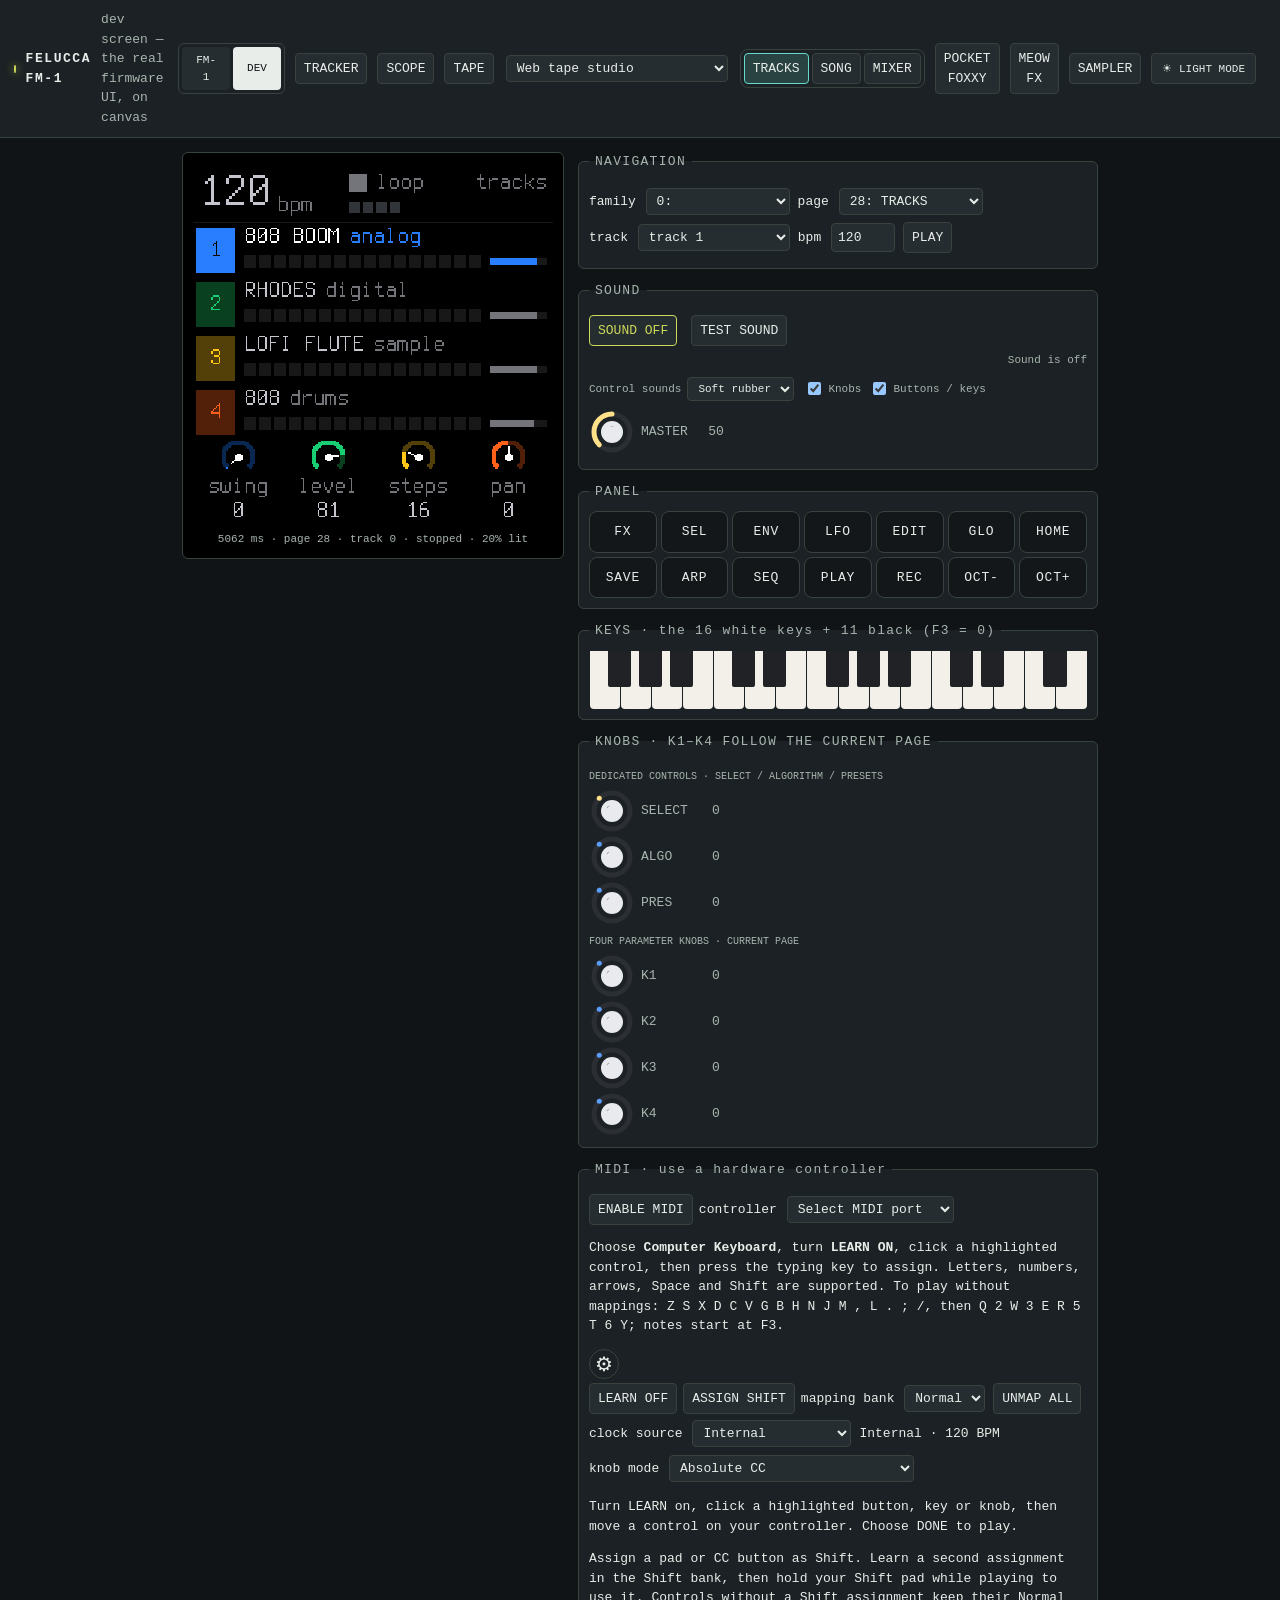
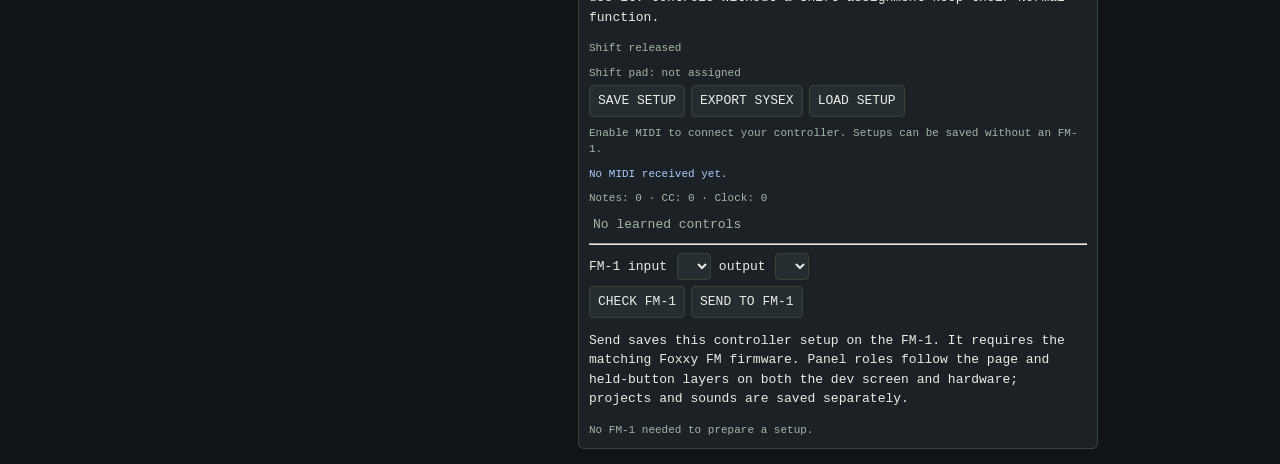
==== commit aac93981: "name: Space Foxxy and Pocket Foxxy The game and the virtual pet carried the older spelling: spaceFox" ====
--- a/web/devscreen.html
+++ b/web/devscreen.html
@@ -123,7 +123,7 @@
   <button id="open-tape" type="button" aria-pressed="false">TAPE</button>
   <select id="tape-view" aria-label="Tape mode"><option value="1">Web tape studio</option><option value="0">Firmware controls · 15 s</option></select>
   <nav id="workflow-nav" aria-label="Tracks, song and mixer"><button id="open-tracks" type="button" aria-pressed="false">TRACKS</button><button id="open-song" type="button" aria-pressed="false">SONG</button><button id="open-mixer" type="button" aria-pressed="false">MIXER</button></nav><button id="expand-mixer" type="button" hidden>EXPAND MIXER</button>
-  <button id="open-fox" type="button">POCKET FOX</button>
+  <button id="open-fox" type="button">POCKET FOXXY</button>
   <button id="play-meow" type="button">MEOW FX</button>
   <button id="open-sampler" type="button">SAMPLER</button>
   <button id="appearance-toggle" type="button" aria-pressed="true">☀ LIGHT MODE</button>
